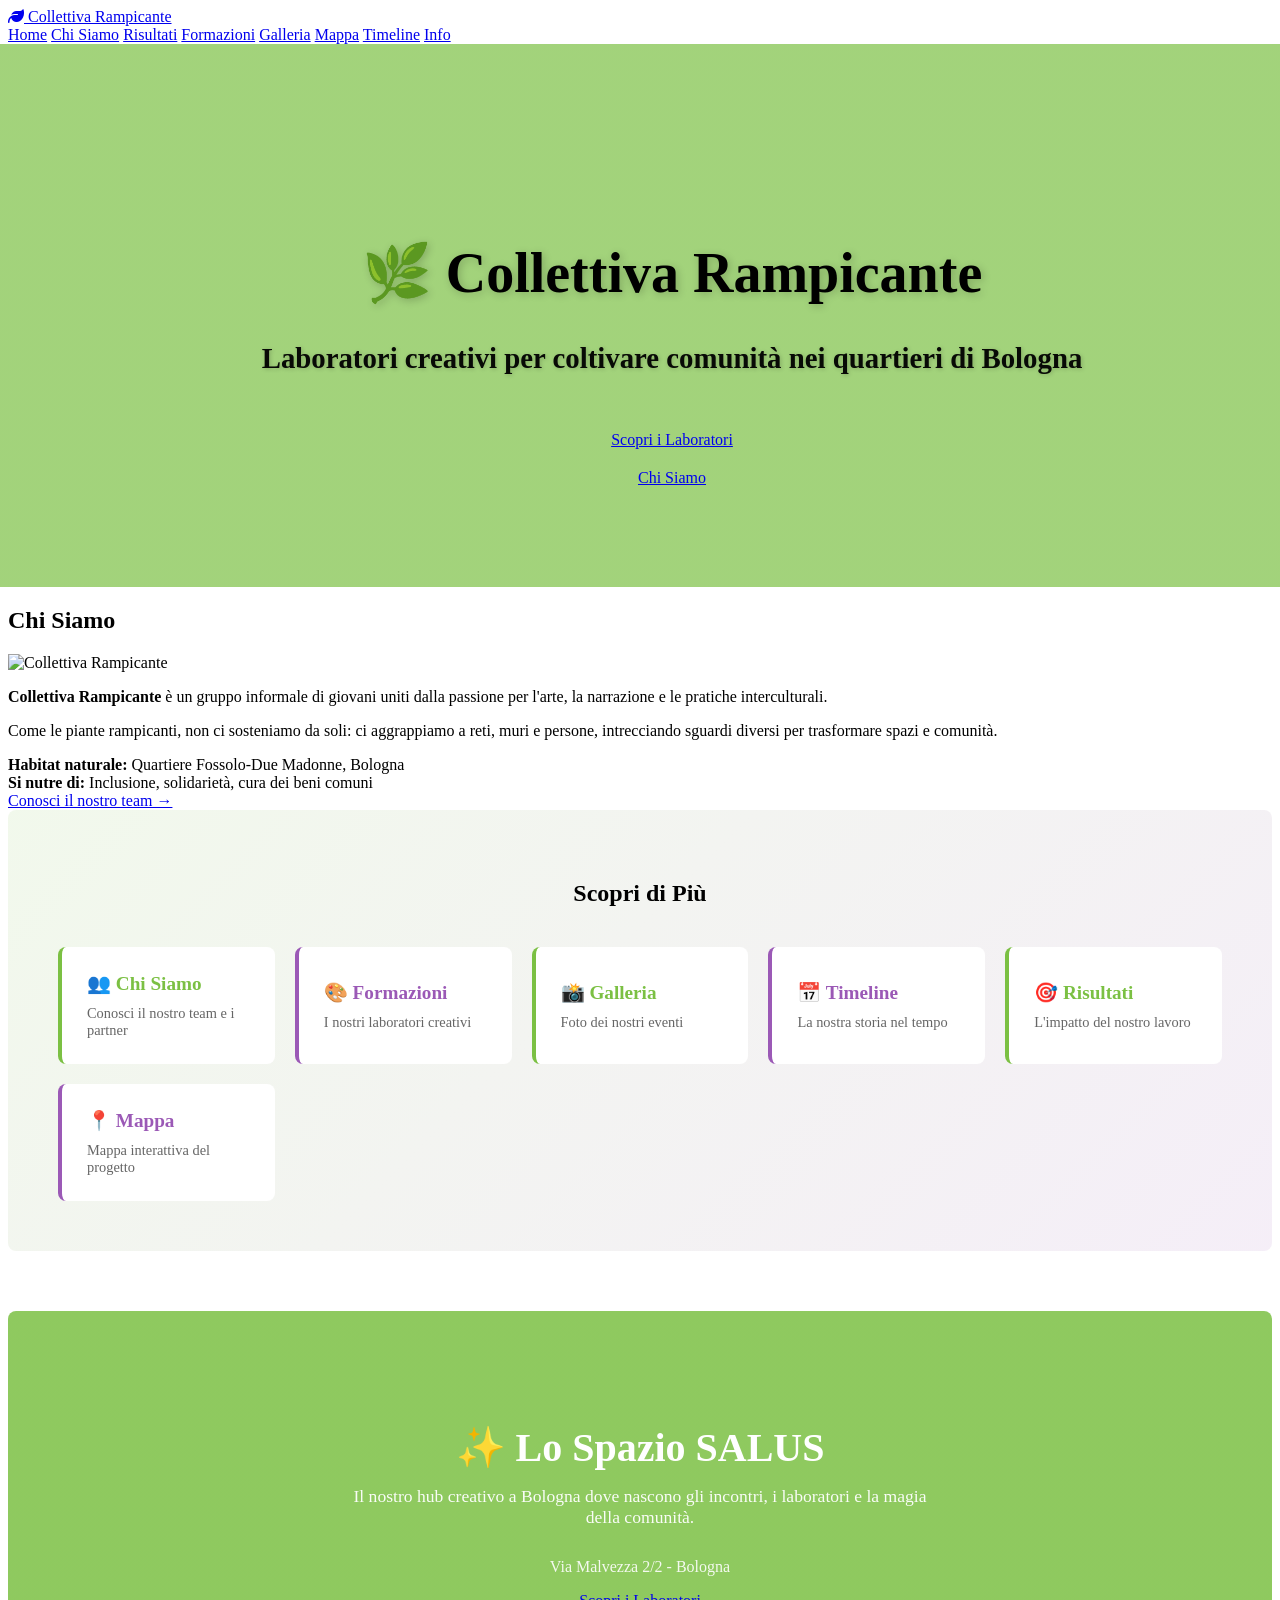
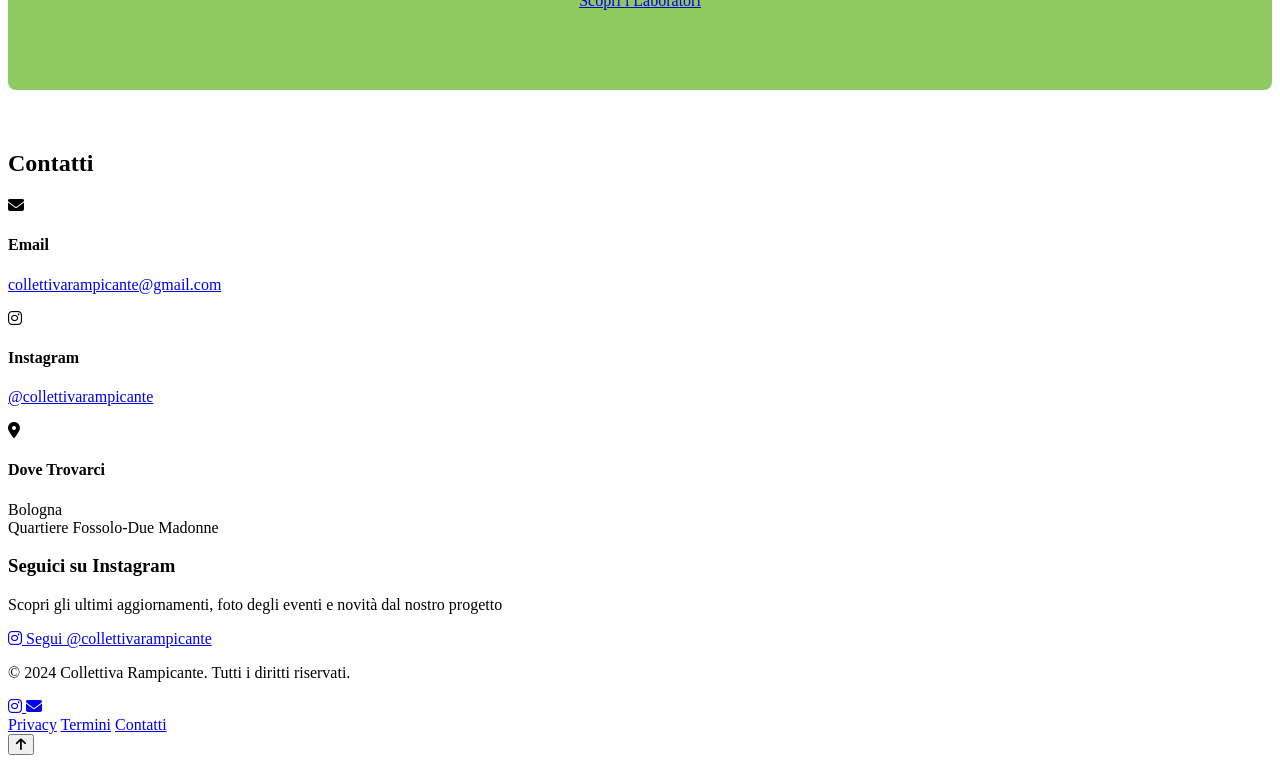
==== index.html @ 65ec5d46 "Merge index: aggiunge sezioni Scopri di Più, SALUS Space dal backup con background images" ====
<!DOCTYPE html>
<html lang="it">
<head>
    <meta charset="UTF-8">
    <meta name="viewport" content="width=device-width, initial-scale=1.0">
    <title>Collettiva Rampicante - Laboratori Creativi Europei</title>
    <link href="https://cdnjs.cloudflare.com/ajax/libs/font-awesome/6.4.0/css/all.min.css" rel="stylesheet">
    <link rel="stylesheet" href="css/style.css">
</head>
<body>
    <!-- Navbar -->
    <nav class="navbar">
        <div class="nav-container">
            <a href="index.html" class="nav-logo">
                <i class="fas fa-leaf"></i> Collettiva Rampicante
            </a>
            <div class="nav-menu">
                <a href="index.html" class="nav-link active">Home</a>
                <a href="pages/chi-siamo.html" class="nav-link">Chi Siamo</a>
                <a href="pages/risultati.html" class="nav-link">Risultati</a>
                <a href="pages/formazioni.html" class="nav-link">Formazioni</a>
                <a href="pages/galleria.html" class="nav-link">Galleria</a>
                <a href="pages/mappa.html" class="nav-link">Mappa</a>
                <a href="pages/timeline.html" class="nav-link">Timeline</a>
                <a href="pages/overview.html" class="nav-link">Info</a>
            </div>
            <div class="nav-toggle">
                <span></span>
                <span></span>
                <span></span>
            </div>
        </div>
    </nav>

    <!-- Hero Section -->
    <section class="hero" style="background: linear-gradient(rgba(123, 192, 67, 0.7), rgba(123, 192, 67, 0.7)), url('images/home/salus-space.jpg') center/cover no-repeat; padding: 150px 2rem 100px; margin: 0; width: 100vw; position: relative; left: 50%; right: 50%; margin-left: -50vw; margin-right: -50vw; text-align: center;">
        <h1 style="font-size: 3.5rem; margin-bottom: 20px; text-shadow: 2px 2px 8px rgba(0,0,0,0.2);">🌿 Collettiva Rampicante</h1>
        <p style="font-size: 1.8rem; font-weight: bold; margin-bottom: 50px; opacity: 0.95; text-shadow: 1px 1px 4px rgba(0,0,0,0.2); line-height: 1.6;">Laboratori creativi per coltivare comunità nei quartieri di Bologna</p>
        <div class="hero-buttons" style="display: flex; gap: 20px; justify-content: center; flex-direction: column; align-items: center; max-width: 400px; margin: 0 auto;">
            <a href="pages/formazioni.html" class="btn btn-primary" style="width: 100%;">Scopri i Laboratori</a>
            <a href="pages/chi-siamo.html" class="btn btn-secondary" style="width: 100%;">Chi Siamo</a>
        </div>
    </section>

    <main class="container">
        <!-- About Section -->
        <section class="content-section">
            <h2>Chi Siamo</h2>
            <div class="about-preview">
                <div class="about-preview-image">
                    <img src="images/home/logo.webp" alt="Collettiva Rampicante">
                </div>
                <div class="about-content">
                    <p><strong>Collettiva Rampicante</strong> è un gruppo informale di giovani uniti dalla passione per l'arte, la narrazione e le pratiche interculturali.</p>

                    <p>Come le piante rampicanti, non ci sosteniamo da soli: ci aggrappiamo a reti, muri e persone, intrecciando sguardi diversi per trasformare spazi e comunità.</p>

                    <div class="info-box">
                        <strong>Habitat naturale:</strong> Quartiere Fossolo-Due Madonne, Bologna<br>
                        <strong>Si nutre di:</strong> Inclusione, solidarietà, cura dei beni comuni
                    </div>

                    <a href="pages/chi-siamo.html" class="link-button">Conosci il nostro team →</a>
                </div>
            </div>
        </section>

        <!-- Esplora le Nostre Pagine -->
        <section class="content-section" style="background: linear-gradient(135deg, rgba(123, 192, 67, 0.1) 0%, rgba(155, 89, 182, 0.1) 100%); padding: 50px; border-radius: 8px;">
            <h2 style="text-align: center; margin-bottom: 40px;">Scopri di Più</h2>
            <div style="display: grid; grid-template-columns: repeat(auto-fit, minmax(200px, 1fr)); gap: 20px;">
                <a href="pages/chi-siamo.html" style="padding: 25px; background: white; border-radius: 8px; text-decoration: none; border-left: 4px solid #7BC043; transition: all 0.3s ease; display: flex; flex-direction: column; justify-content: center;">
                    <h3 style="color: #7BC043; margin: 0 0 10px 0; font-size: 1.2rem;">👥 Chi Siamo</h3>
                    <p style="color: #666; margin: 0; font-size: 0.9rem;">Conosci il nostro team e i partner</p>
                </a>

                <a href="pages/formazioni.html" style="padding: 25px; background: white; border-radius: 8px; text-decoration: none; border-left: 4px solid #9B59B6; transition: all 0.3s ease; display: flex; flex-direction: column; justify-content: center;">
                    <h3 style="color: #9B59B6; margin: 0 0 10px 0; font-size: 1.2rem;">🎨 Formazioni</h3>
                    <p style="color: #666; margin: 0; font-size: 0.9rem;">I nostri laboratori creativi</p>
                </a>

                <a href="pages/galleria.html" style="padding: 25px; background: white; border-radius: 8px; text-decoration: none; border-left: 4px solid #7BC043; transition: all 0.3s ease; display: flex; flex-direction: column; justify-content: center;">
                    <h3 style="color: #7BC043; margin: 0 0 10px 0; font-size: 1.2rem;">📸 Galleria</h3>
                    <p style="color: #666; margin: 0; font-size: 0.9rem;">Foto dei nostri eventi</p>
                </a>

                <a href="pages/timeline.html" style="padding: 25px; background: white; border-radius: 8px; text-decoration: none; border-left: 4px solid #9B59B6; transition: all 0.3s ease; display: flex; flex-direction: column; justify-content: center;">
                    <h3 style="color: #9B59B6; margin: 0 0 10px 0; font-size: 1.2rem;">📅 Timeline</h3>
                    <p style="color: #666; margin: 0; font-size: 0.9rem;">La nostra storia nel tempo</p>
                </a>

                <a href="pages/risultati.html" style="padding: 25px; background: white; border-radius: 8px; text-decoration: none; border-left: 4px solid #7BC043; transition: all 0.3s ease; display: flex; flex-direction: column; justify-content: center;">
                    <h3 style="color: #7BC043; margin: 0 0 10px 0; font-size: 1.2rem;">🎯 Risultati</h3>
                    <p style="color: #666; margin: 0; font-size: 0.9rem;">L'impatto del nostro lavoro</p>
                </a>

                <a href="pages/mappa.html" style="padding: 25px; background: white; border-radius: 8px; text-decoration: none; border-left: 4px solid #9B59B6; transition: all 0.3s ease; display: flex; flex-direction: column; justify-content: center;">
                    <h3 style="color: #9B59B6; margin: 0 0 10px 0; font-size: 1.2rem;">📍 Mappa</h3>
                    <p style="color: #666; margin: 0; font-size: 0.9rem;">Mappa interattiva del progetto</p>
                </a>
            </div>
        </section>

        <!-- SALUS Space Section -->
        <section style="margin: 60px 0; padding: 80px 40px; border-radius: 8px; background: linear-gradient(rgba(123, 192, 67, 0.85), rgba(123, 192, 67, 0.85)), url('https://images.unsplash.com/photo-1552664730-d307ca884978?w=1200&h=600&fit=crop') center/cover no-repeat; color: white; text-align: center;">
            <h2 style="color: white; font-size: 2.5rem; margin-bottom: 15px;">✨ Lo Spazio SALUS</h2>
            <p style="font-size: 1.1rem; max-width: 600px; margin: 0 auto 30px; opacity: 0.95;">Il nostro hub creativo a Bologna dove nascono gli incontri, i laboratori e la magia della comunità.</p>
            <p style="font-size: 1rem; opacity: 0.9;">Via Malvezza 2/2 - Bologna</p>
            <a href="pages/formazioni.html" class="btn btn-primary" style="margin-top: 20px;">Scopri i Laboratori</a>
        </section>

        <!-- Contact Section -->
        <section class="contact-section">
            <h2>Contatti</h2>
            <div class="contact-grid">
                <div class="contact-card">
                    <i class="fas fa-envelope"></i>
                    <h4>Email</h4>
                    <p>
                        <a href="mailto:collettivarampicante@gmail.com">collettivarampicante@gmail.com</a>
                    </p>
                </div>
                <div class="contact-card">
                    <i class="fab fa-instagram"></i>
                    <h4>Instagram</h4>
                    <p>
                        <a href="https://www.instagram.com/collettivarampicante?igsi=Mm1rM3k2anE5dTJp" target="_blank">@collettivarampicante</a>
                    </p>
                </div>
                <div class="contact-card">
                    <i class="fas fa-map-marker-alt"></i>
                    <h4>Dove Trovarci</h4>
                    <p>Bologna<br>Quartiere Fossolo-Due Madonne</p>
                </div>
            </div>
        </section>

        <!-- Instagram CTA -->
        <section class="instagram-cta">
            <h3>Seguici su Instagram</h3>
            <p>Scopri gli ultimi aggiornamenti, foto degli eventi e novità dal nostro progetto</p>
            <a href="https://www.instagram.com/collettivarampicante?igsi=Mm1rM3k2anE5dTJp" target="_blank" class="instagram-button">
                <i class="fab fa-instagram"></i> Segui @collettivarampicante
            </a>
        </section>
    </main>

    <!-- Footer -->
    <footer class="footer">
        <div class="footer-container">
            <div class="footer-content">
                <div class="footer-text">
                    <p>&copy; 2024 Collettiva Rampicante. Tutti i diritti riservati.</p>
                </div>
                <div class="social-links">
                    <a href="https://www.instagram.com/collettivarampicante?igsi=Mm1rM3k2anE5dTJp" target="_blank" title="Instagram">
                        <i class="fab fa-instagram"></i>
                    </a>
                    <a href="mailto:collettivarampicante@gmail.com" title="Email">
                        <i class="fas fa-envelope"></i>
                    </a>
                </div>
            </div>
            <div class="footer-links">
                <a href="#">Privacy</a>
                <a href="#">Termini</a>
                <a href="https://www.instagram.com/collettivarampicante?igsi=Mm1rM3k2anE5dTJp" target="_blank">Contatti</a>
            </div>
        </div>
    </footer>

    <!-- Scroll to Top Button -->
    <button class="scroll-top-btn" id="scrollTopBtn">
        <i class="fas fa-arrow-up"></i>
    </button>

    <script>
        // Toggle menu mobile
        const navToggle = document.querySelector('.nav-toggle');
        const navMenu = document.querySelector('.nav-menu');

        if (navToggle) {
            navToggle.addEventListener('click', () => {
                navMenu.classList.toggle('active');
            });

            // Chiudi menu quando clicchi su un link
            document.querySelectorAll('.nav-link').forEach(link => {
                link.addEventListener('click', () => {
                    navMenu.classList.remove('active');
                });
            });
        }

        // Scroll to top button functionality
        const scrollTopBtn = document.getElementById('scrollTopBtn');

        window.addEventListener('scroll', () => {
            if (window.pageYOffset > 300) {
                scrollTopBtn.classList.add('show');
            } else {
                scrollTopBtn.classList.remove('show');
            }
        });

        scrollTopBtn.addEventListener('click', () => {
            window.scrollTo({
                top: 0,
                behavior: 'smooth'
            });
        });
    </script>
</body>
</html>
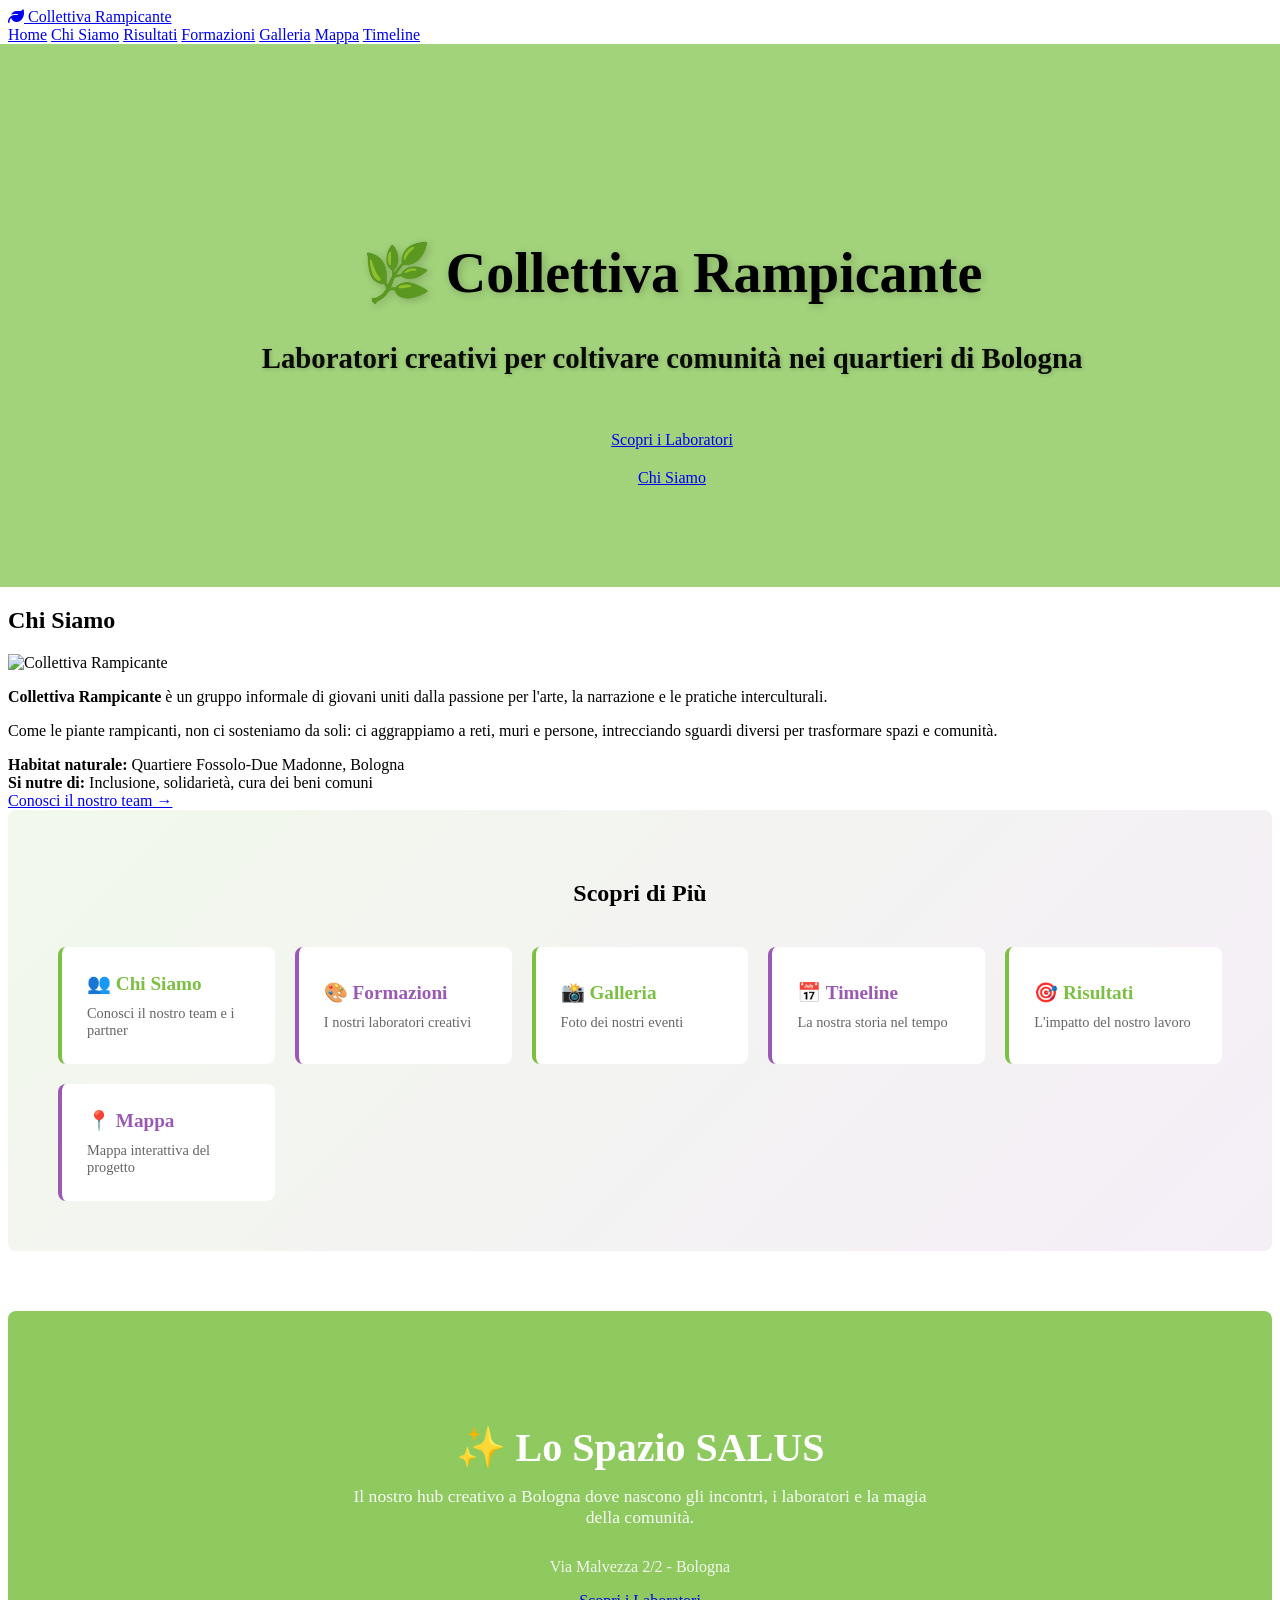
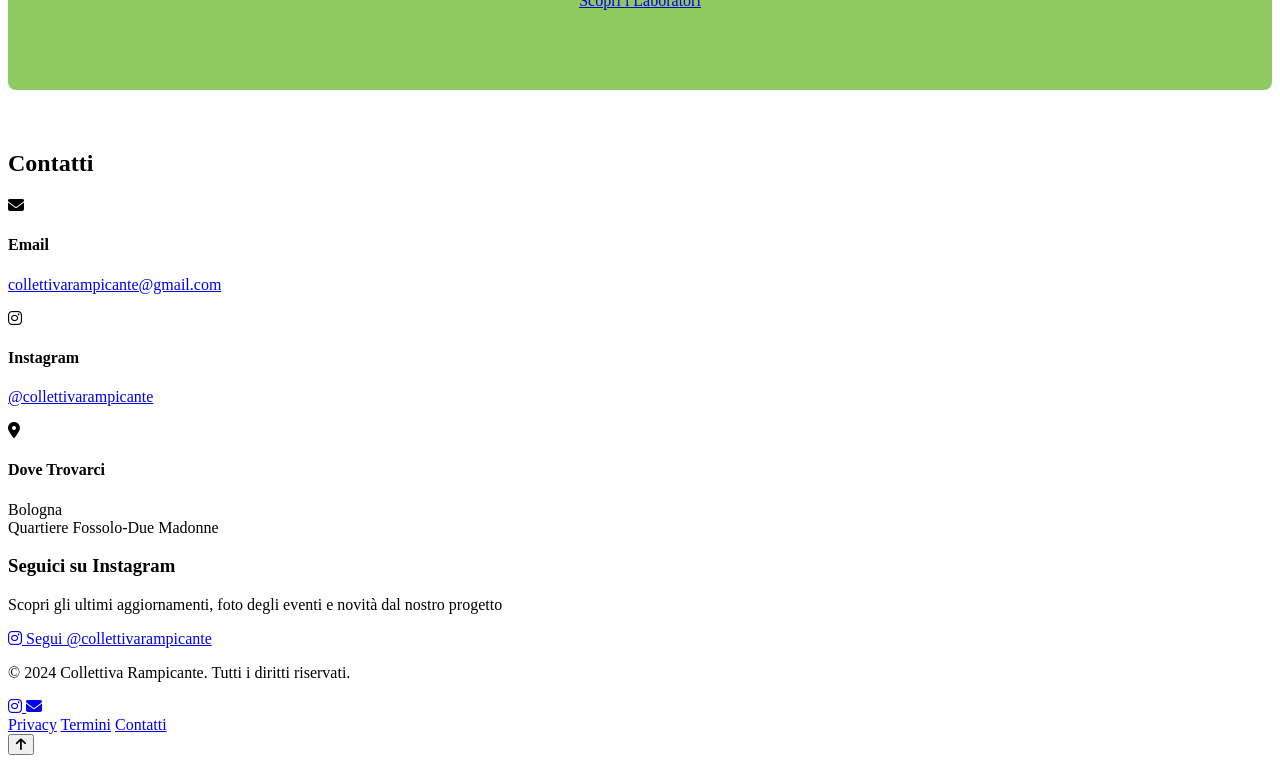
==== commit adb56ceb: "Fix pagine: uniforma sfondo sottotitoli, rimuove Info navbar" ====
--- a/index.html
+++ b/index.html
@@ -22,7 +22,6 @@
                 <a href="pages/galleria.html" class="nav-link">Galleria</a>
                 <a href="pages/mappa.html" class="nav-link">Mappa</a>
                 <a href="pages/timeline.html" class="nav-link">Timeline</a>
-                <a href="pages/overview.html" class="nav-link">Info</a>
             </div>
             <div class="nav-toggle">
                 <span></span>
@@ -211,4 +210,4 @@
         });
     </script>
 </body>
-</html>+</html>
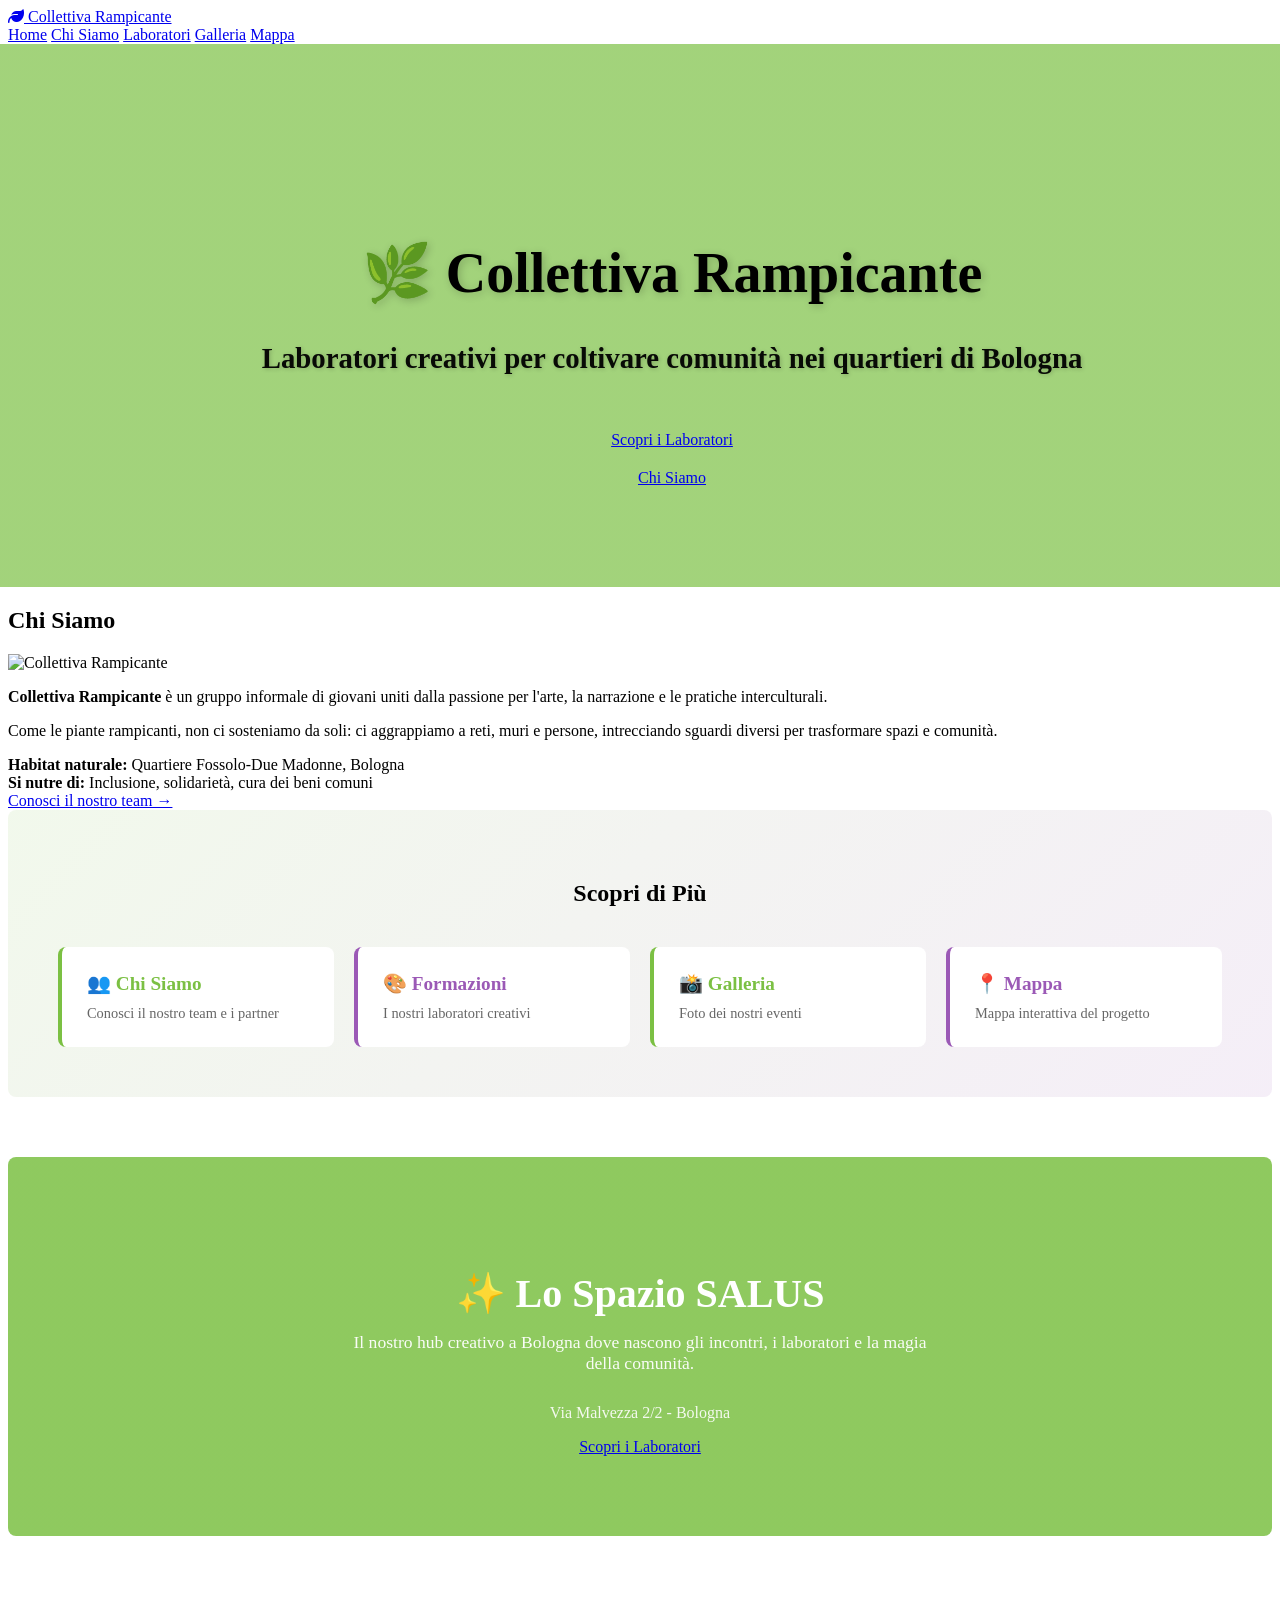
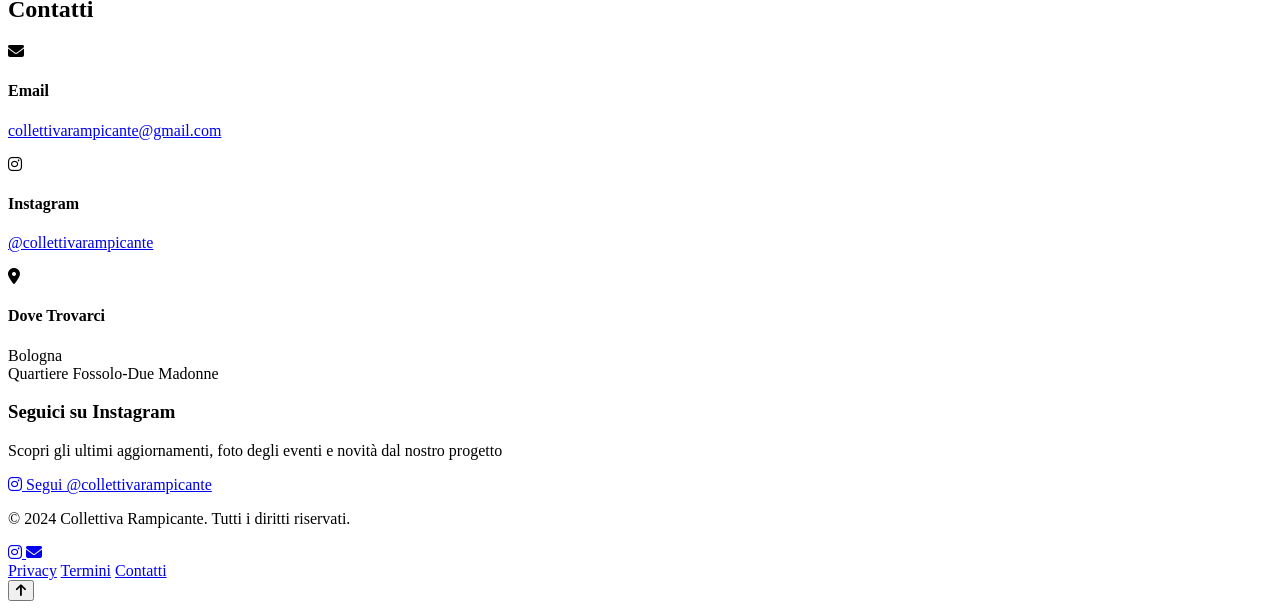
==== commit cd321521: "Aggiunta foto, cambio nome e varie" ====
--- a/index.html
+++ b/index.html
@@ -17,11 +17,9 @@
             <div class="nav-menu">
                 <a href="index.html" class="nav-link active">Home</a>
                 <a href="pages/chi-siamo.html" class="nav-link">Chi Siamo</a>
-                <a href="pages/risultati.html" class="nav-link">Risultati</a>
-                <a href="pages/formazioni.html" class="nav-link">Formazioni</a>
+                <a href="pages/laboratori.html" class="nav-link">Laboratori</a>
                 <a href="pages/galleria.html" class="nav-link">Galleria</a>
                 <a href="pages/mappa.html" class="nav-link">Mappa</a>
-                <a href="pages/timeline.html" class="nav-link">Timeline</a>
             </div>
             <div class="nav-toggle">
                 <span></span>
@@ -36,7 +34,7 @@
         <h1 style="font-size: 3.5rem; margin-bottom: 20px; text-shadow: 2px 2px 8px rgba(0,0,0,0.2);">🌿 Collettiva Rampicante</h1>
         <p style="font-size: 1.8rem; font-weight: bold; margin-bottom: 50px; opacity: 0.95; text-shadow: 1px 1px 4px rgba(0,0,0,0.2); line-height: 1.6;">Laboratori creativi per coltivare comunità nei quartieri di Bologna</p>
         <div class="hero-buttons" style="display: flex; gap: 20px; justify-content: center; flex-direction: column; align-items: center; max-width: 400px; margin: 0 auto;">
-            <a href="pages/formazioni.html" class="btn btn-primary" style="width: 100%;">Scopri i Laboratori</a>
+            <a href="pages/laboratori.html" class="btn btn-primary" style="width: 100%;">Scopri i Laboratori</a>
             <a href="pages/chi-siamo.html" class="btn btn-secondary" style="width: 100%;">Chi Siamo</a>
         </div>
     </section>
@@ -73,7 +71,7 @@
                     <p style="color: #666; margin: 0; font-size: 0.9rem;">Conosci il nostro team e i partner</p>
                 </a>
 
-                <a href="pages/formazioni.html" style="padding: 25px; background: white; border-radius: 8px; text-decoration: none; border-left: 4px solid #9B59B6; transition: all 0.3s ease; display: flex; flex-direction: column; justify-content: center;">
+                <a href="pages/laboratori.html" style="padding: 25px; background: white; border-radius: 8px; text-decoration: none; border-left: 4px solid #9B59B6; transition: all 0.3s ease; display: flex; flex-direction: column; justify-content: center;">
                     <h3 style="color: #9B59B6; margin: 0 0 10px 0; font-size: 1.2rem;">🎨 Formazioni</h3>
                     <p style="color: #666; margin: 0; font-size: 0.9rem;">I nostri laboratori creativi</p>
                 </a>
@@ -81,16 +79,6 @@
                 <a href="pages/galleria.html" style="padding: 25px; background: white; border-radius: 8px; text-decoration: none; border-left: 4px solid #7BC043; transition: all 0.3s ease; display: flex; flex-direction: column; justify-content: center;">
                     <h3 style="color: #7BC043; margin: 0 0 10px 0; font-size: 1.2rem;">📸 Galleria</h3>
                     <p style="color: #666; margin: 0; font-size: 0.9rem;">Foto dei nostri eventi</p>
-                </a>
-
-                <a href="pages/timeline.html" style="padding: 25px; background: white; border-radius: 8px; text-decoration: none; border-left: 4px solid #9B59B6; transition: all 0.3s ease; display: flex; flex-direction: column; justify-content: center;">
-                    <h3 style="color: #9B59B6; margin: 0 0 10px 0; font-size: 1.2rem;">📅 Timeline</h3>
-                    <p style="color: #666; margin: 0; font-size: 0.9rem;">La nostra storia nel tempo</p>
-                </a>
-
-                <a href="pages/risultati.html" style="padding: 25px; background: white; border-radius: 8px; text-decoration: none; border-left: 4px solid #7BC043; transition: all 0.3s ease; display: flex; flex-direction: column; justify-content: center;">
-                    <h3 style="color: #7BC043; margin: 0 0 10px 0; font-size: 1.2rem;">🎯 Risultati</h3>
-                    <p style="color: #666; margin: 0; font-size: 0.9rem;">L'impatto del nostro lavoro</p>
                 </a>
 
                 <a href="pages/mappa.html" style="padding: 25px; background: white; border-radius: 8px; text-decoration: none; border-left: 4px solid #9B59B6; transition: all 0.3s ease; display: flex; flex-direction: column; justify-content: center;">
@@ -105,7 +93,7 @@
             <h2 style="color: white; font-size: 2.5rem; margin-bottom: 15px;">✨ Lo Spazio SALUS</h2>
             <p style="font-size: 1.1rem; max-width: 600px; margin: 0 auto 30px; opacity: 0.95;">Il nostro hub creativo a Bologna dove nascono gli incontri, i laboratori e la magia della comunità.</p>
             <p style="font-size: 1rem; opacity: 0.9;">Via Malvezza 2/2 - Bologna</p>
-            <a href="pages/formazioni.html" class="btn btn-primary" style="margin-top: 20px;">Scopri i Laboratori</a>
+            <a href="pages/laboratori.html" class="btn btn-primary" style="margin-top: 20px;">Scopri i Laboratori</a>
         </section>
 
         <!-- Contact Section -->
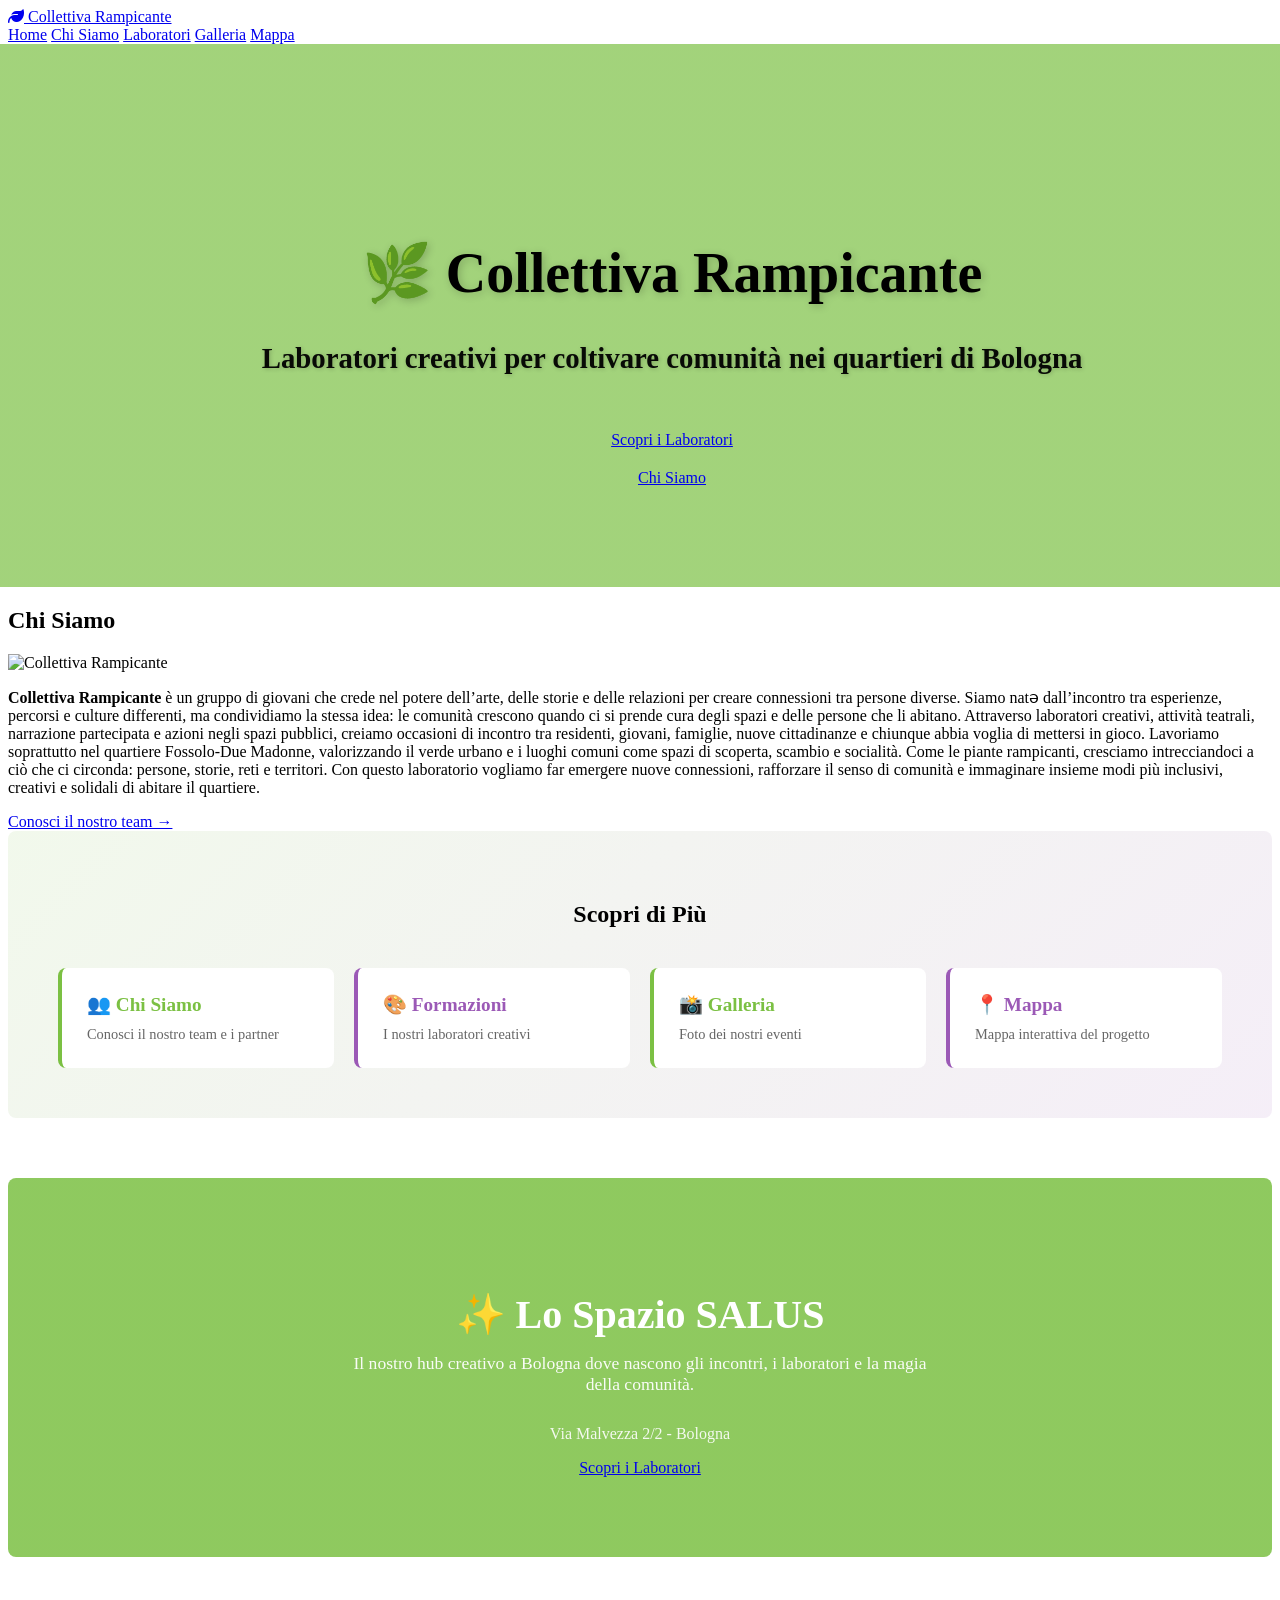
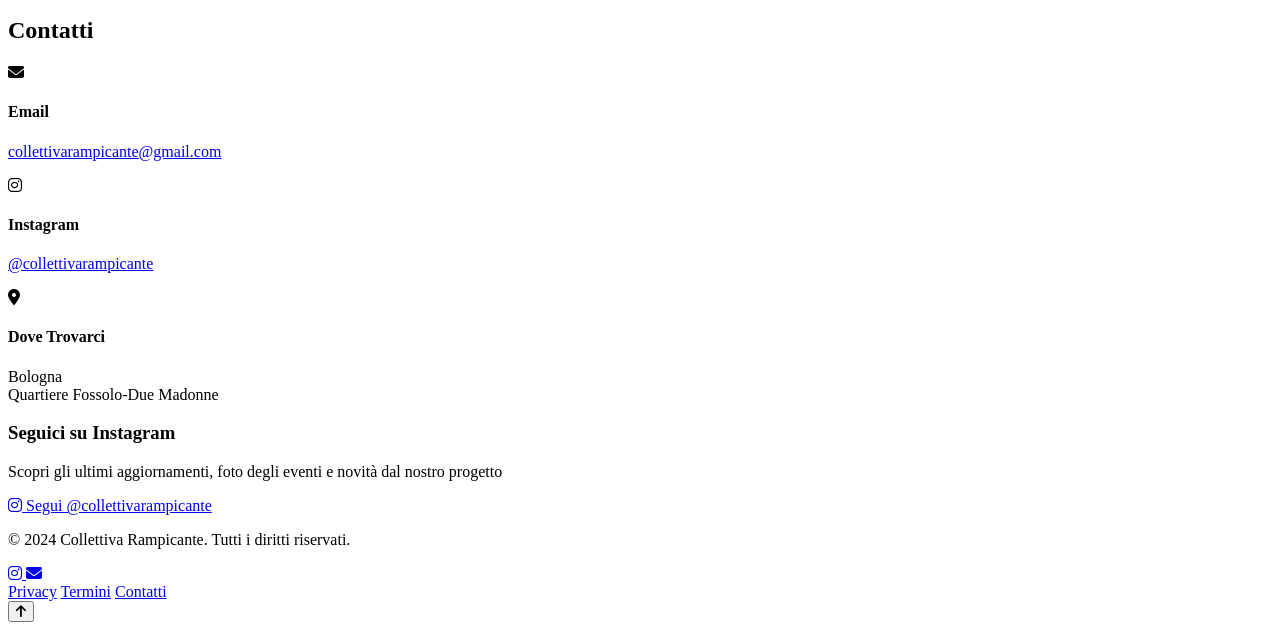
==== commit 0928b7d3: "Descrizioni laboratori" ====
--- a/index.html
+++ b/index.html
@@ -48,14 +48,15 @@
                     <img src="images/home/logo.webp" alt="Collettiva Rampicante">
                 </div>
                 <div class="about-content">
-                    <p><strong>Collettiva Rampicante</strong> è un gruppo informale di giovani uniti dalla passione per l'arte, la narrazione e le pratiche interculturali.</p>
-
-                    <p>Come le piante rampicanti, non ci sosteniamo da soli: ci aggrappiamo a reti, muri e persone, intrecciando sguardi diversi per trasformare spazi e comunità.</p>
-
-                    <div class="info-box">
-                        <strong>Habitat naturale:</strong> Quartiere Fossolo-Due Madonne, Bologna<br>
-                        <strong>Si nutre di:</strong> Inclusione, solidarietà, cura dei beni comuni
-                    </div>
+                    <p><strong>Collettiva Rampicante</strong> è un gruppo di giovani che crede nel potere dell’arte, delle storie e delle relazioni per creare
+                    connessioni tra persone diverse. Siamo natə dall’incontro tra esperienze, percorsi e culture differenti, ma condividiamo la stessa idea: 
+                    le comunità crescono quando ci si prende cura degli spazi e delle persone che li abitano.
+                    Attraverso laboratori creativi, attività teatrali, narrazione partecipata e azioni negli spazi pubblici, creiamo occasioni di incontro 
+                    tra residenti, giovani, famiglie, nuove cittadinanze e chiunque abbia voglia di mettersi in gioco. Lavoriamo soprattutto nel quartiere
+                    Fossolo-Due Madonne, valorizzando il verde urbano e i luoghi comuni come spazi di scoperta, scambio e socialità.
+                    Come le piante rampicanti, cresciamo intrecciandoci a ciò che ci circonda: persone, storie, reti e territori. Con questo laboratorio 
+                    vogliamo far emergere nuove connessioni, rafforzare il senso di comunità e immaginare insieme modi più inclusivi, creativi e 
+                    solidali di abitare il quartiere.</p>
 
                     <a href="pages/chi-siamo.html" class="link-button">Conosci il nostro team →</a>
                 </div>
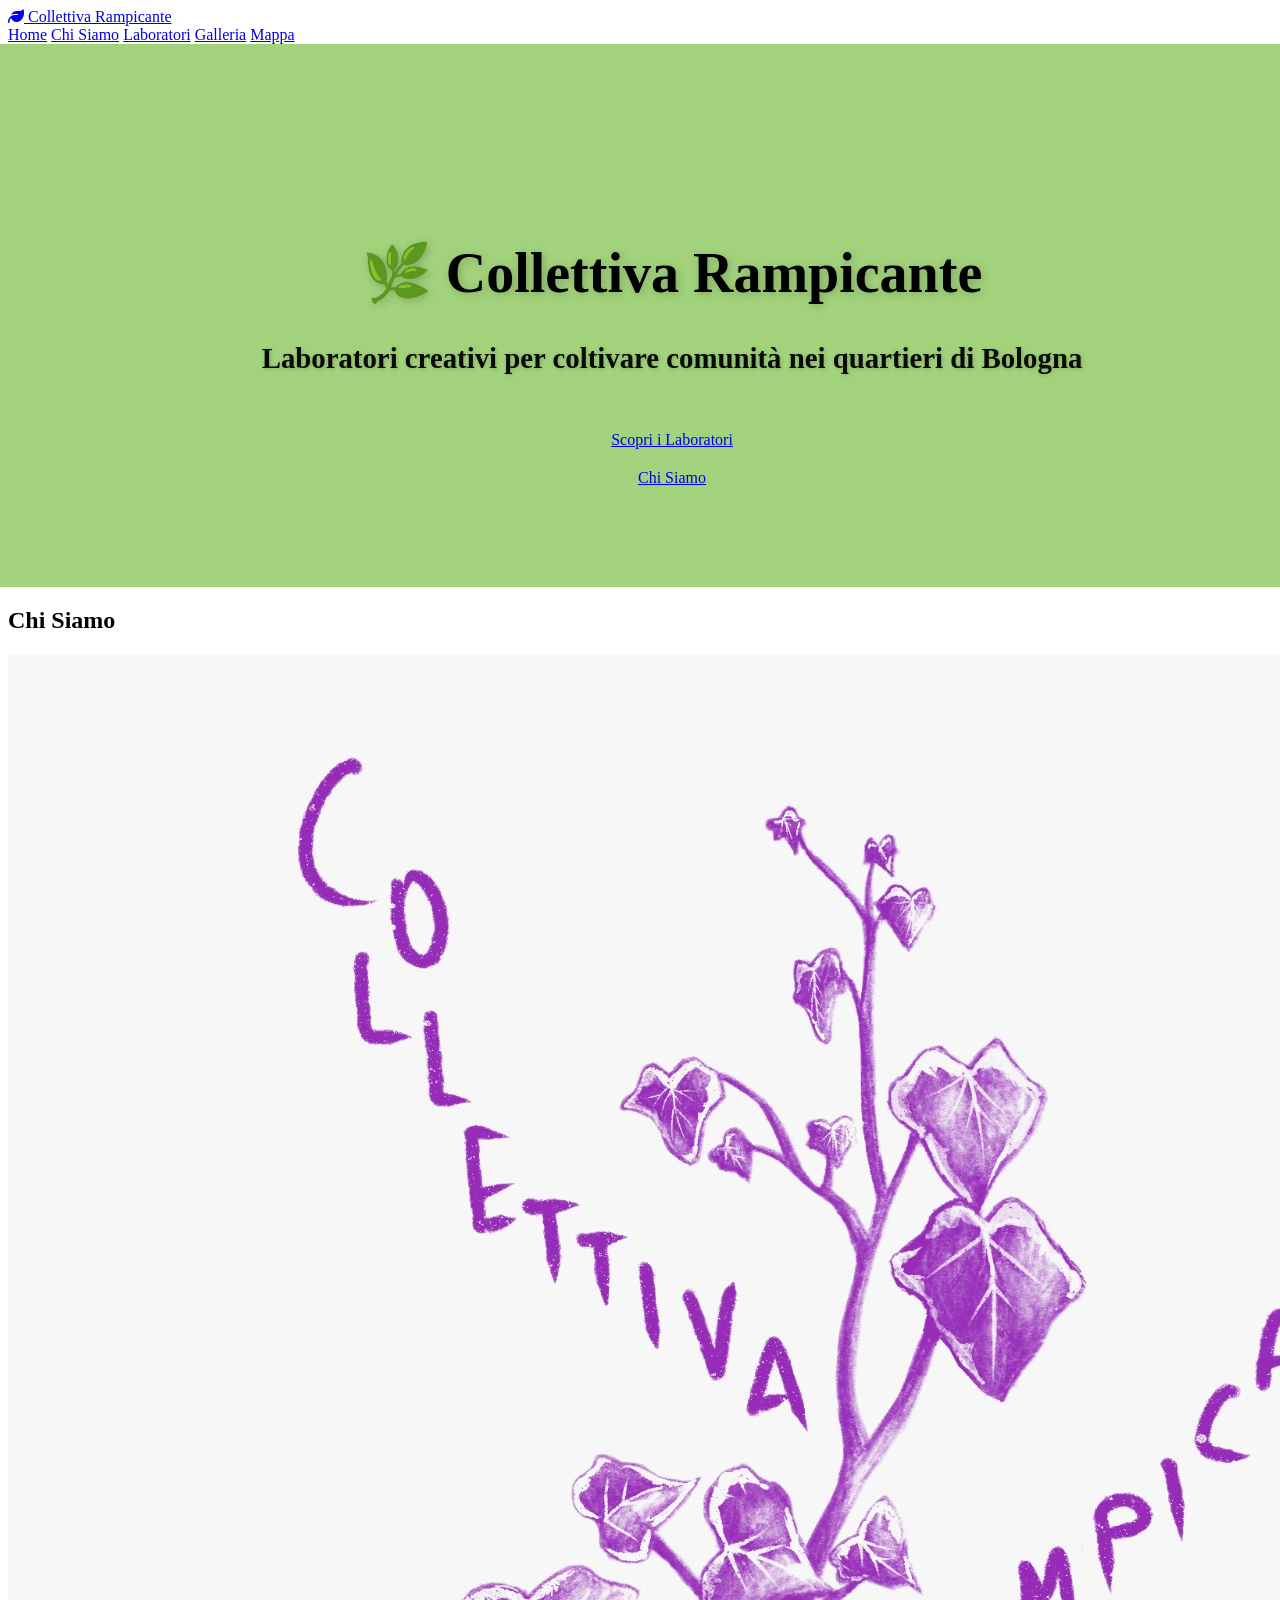
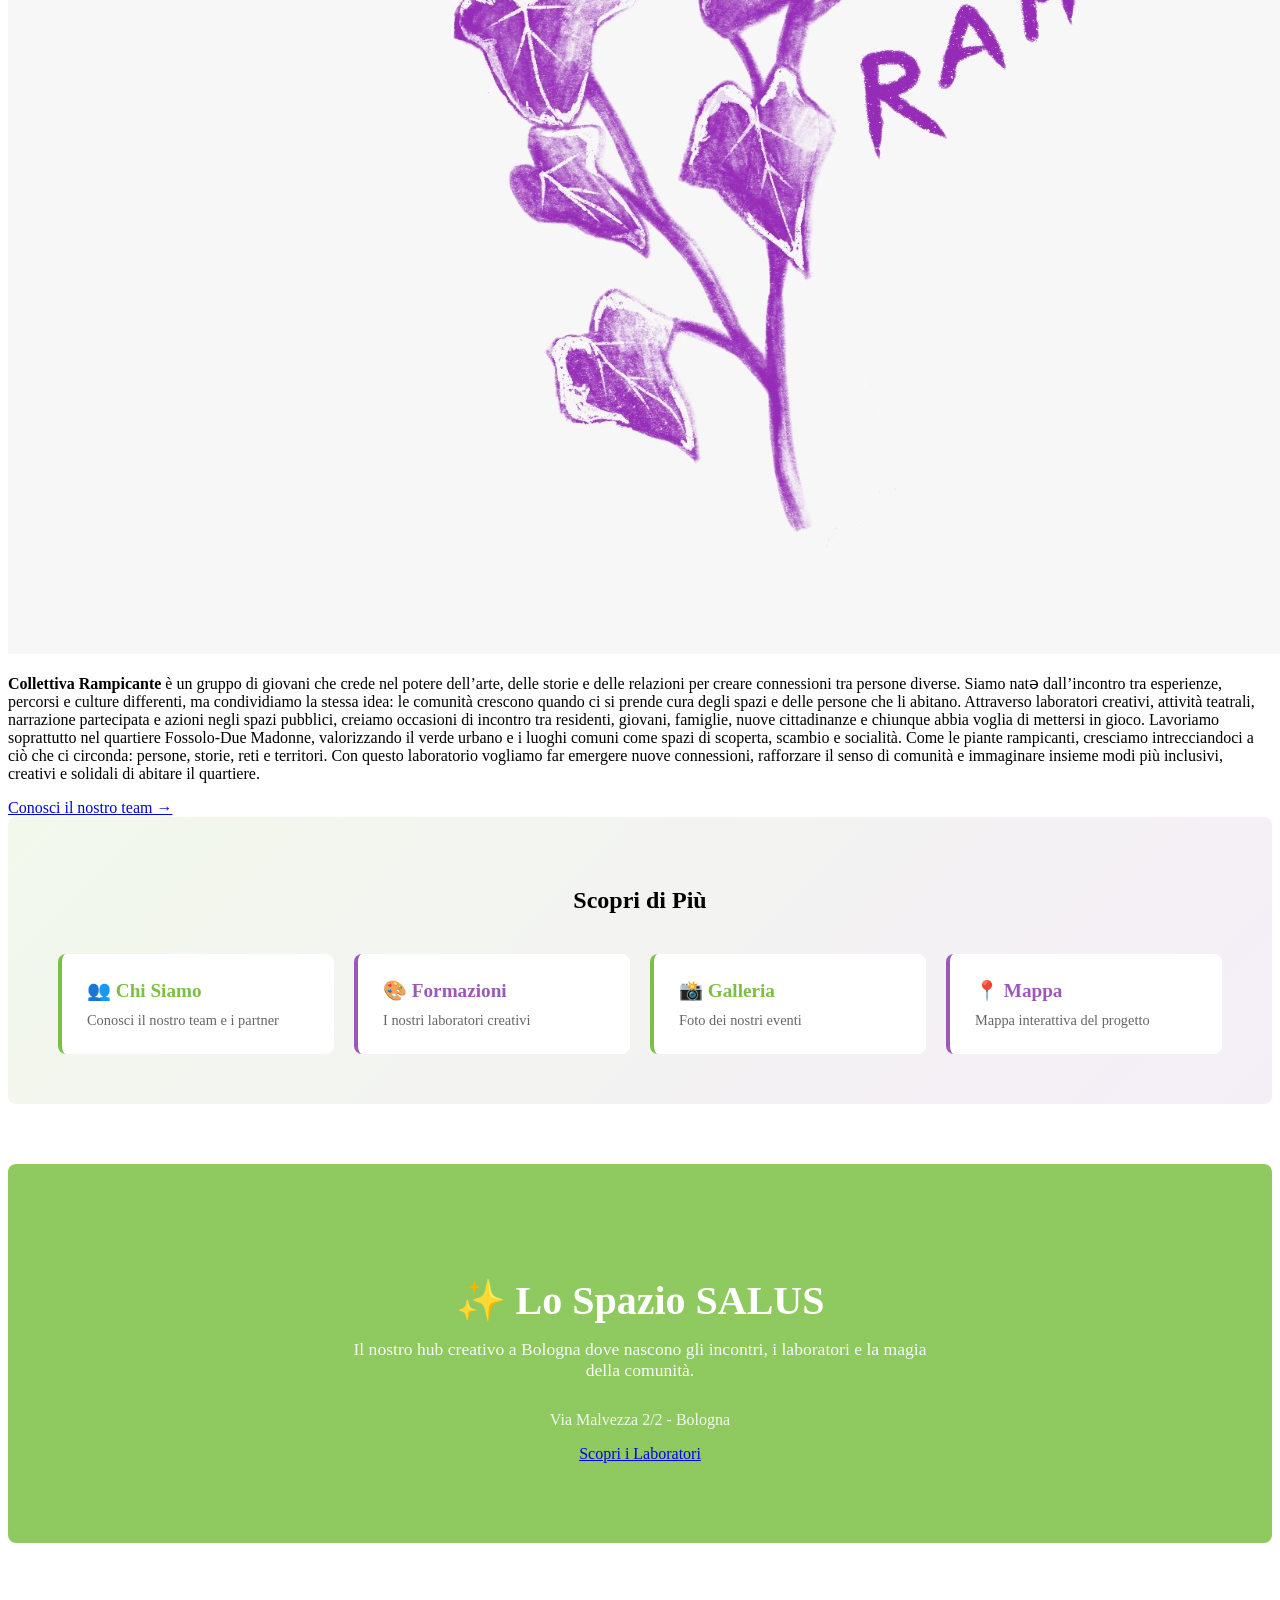
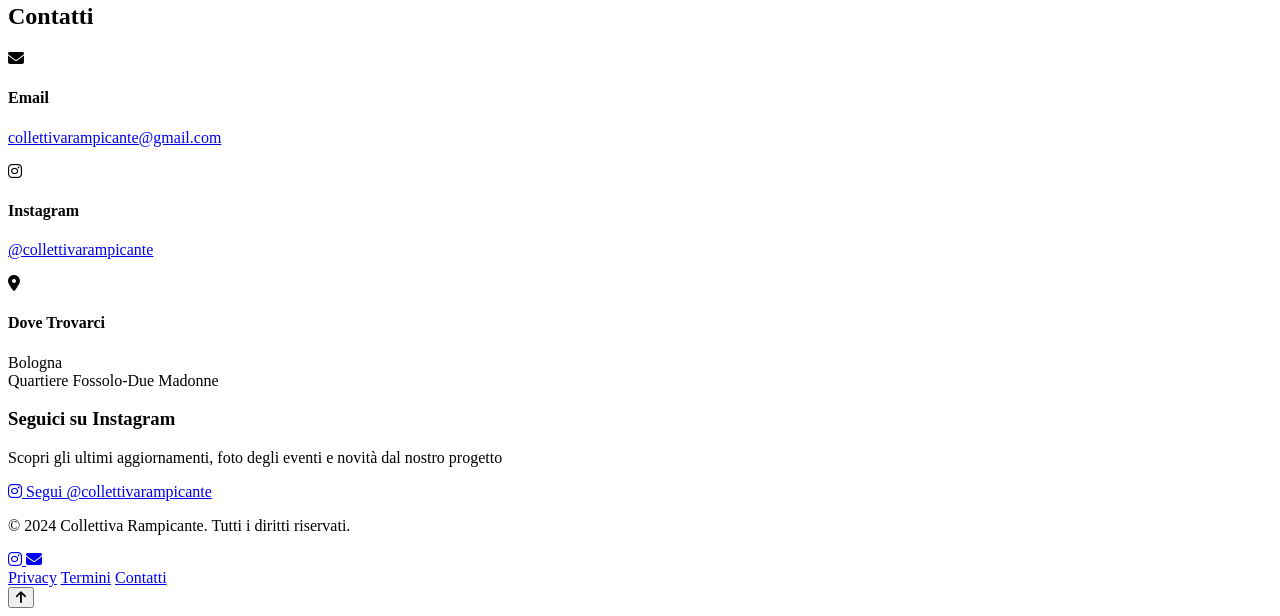
==== commit b73c4236: "Aggiorna sito: nuova mappa TALEE SEMI e altre modifiche" ====
--- a/index.html
+++ b/index.html
@@ -45,7 +45,7 @@
             <h2>Chi Siamo</h2>
             <div class="about-preview">
                 <div class="about-preview-image">
-                    <img src="images/home/logo.webp" alt="Collettiva Rampicante">
+                    <img src="images/home/logo.jpg" alt="Collettiva Rampicante">
                 </div>
                 <div class="about-content">
                     <p><strong>Collettiva Rampicante</strong> è un gruppo di giovani che crede nel potere dell’arte, delle storie e delle relazioni per creare
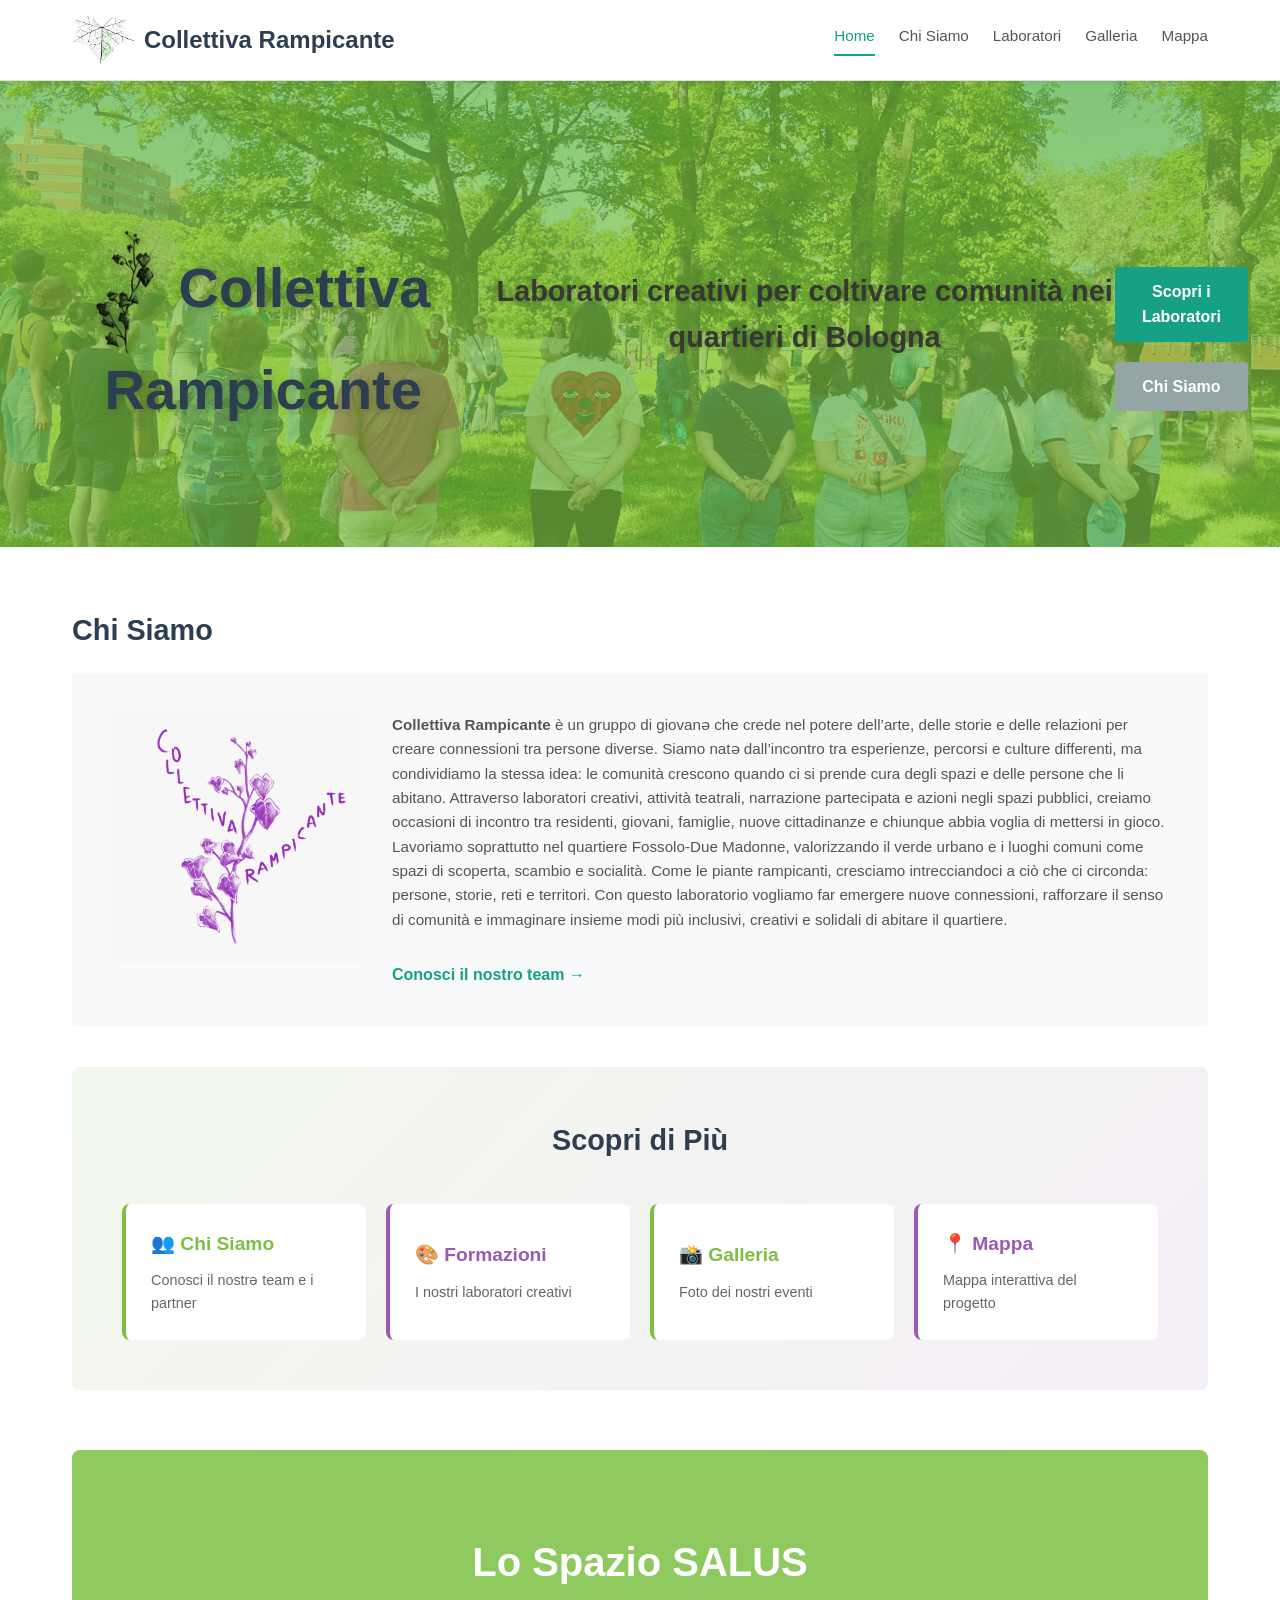
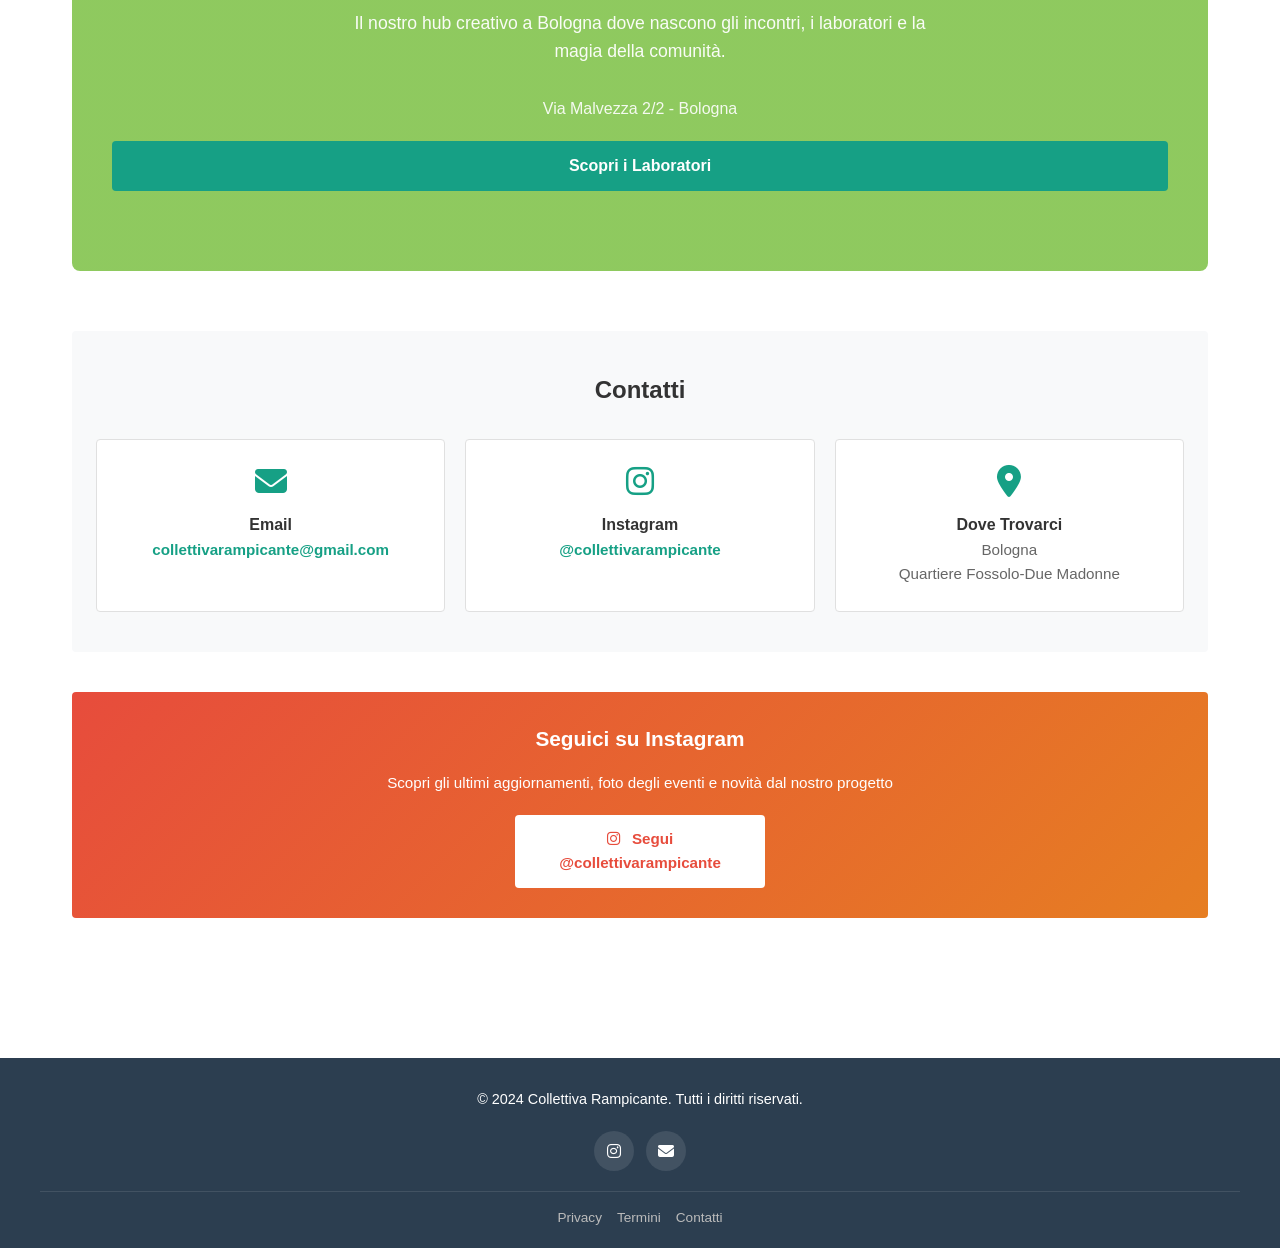
==== commit 334a9eeb: "Aggiorna sito: nuova mappa TALEE SEMI e altre modifiche" ====
--- a/index.html
+++ b/index.html
@@ -12,7 +12,7 @@
     <nav class="navbar">
         <div class="nav-container">
             <a href="index.html" class="nav-logo">
-                <i class="fas fa-leaf"></i> Collettiva Rampicante
+                <img src="images/home/mappa-logo.png" alt="" class="nav-logo-img"> Collettiva Rampicante
             </a>
             <div class="nav-menu">
                 <a href="index.html" class="nav-link active">Home</a>
@@ -30,8 +30,8 @@
     </nav>
 
     <!-- Hero Section -->
-    <section class="hero" style="background: linear-gradient(rgba(123, 192, 67, 0.7), rgba(123, 192, 67, 0.7)), url('images/home/salus-space.jpg') center/cover no-repeat; padding: 150px 2rem 100px; margin: 0; width: 100vw; position: relative; left: 50%; right: 50%; margin-left: -50vw; margin-right: -50vw; text-align: center;">
-        <h1 style="font-size: 3.5rem; margin-bottom: 20px; text-shadow: 2px 2px 8px rgba(0,0,0,0.2);">🌿 Collettiva Rampicante</h1>
+    <section class="hero" style="background: linear-gradient(rgba(123, 192, 67, 0.7), rgba(123, 192, 67, 0.7)), url('images/galleria/LAB1/IMG_2103.jpg') center/cover no-repeat; padding: 150px 2rem 100px; margin: 0; width: 100vw; position: relative; left: 50%; right: 50%; margin-left: -50vw; margin-right: -50vw; text-align: center;">
+        <h1 style="font-size: 3.5rem; margin-bottom: 20px; text-shadow: 2px 2px 8px rgba(0,0,0,0.2);"><img src="images/home/pianta-trasparente.png" alt="" class="hero-plant"> Collettiva Rampicante</h1>
         <p style="font-size: 1.8rem; font-weight: bold; margin-bottom: 50px; opacity: 0.95; text-shadow: 1px 1px 4px rgba(0,0,0,0.2); line-height: 1.6;">Laboratori creativi per coltivare comunità nei quartieri di Bologna</p>
         <div class="hero-buttons" style="display: flex; gap: 20px; justify-content: center; flex-direction: column; align-items: center; max-width: 400px; margin: 0 auto;">
             <a href="pages/laboratori.html" class="btn btn-primary" style="width: 100%;">Scopri i Laboratori</a>
@@ -48,7 +48,7 @@
                     <img src="images/home/logo.jpg" alt="Collettiva Rampicante">
                 </div>
                 <div class="about-content">
-                    <p><strong>Collettiva Rampicante</strong> è un gruppo di giovani che crede nel potere dell’arte, delle storie e delle relazioni per creare
+                    <p><strong>Collettiva Rampicante</strong> è un gruppo di giovanə che crede nel potere dell’arte, delle storie e delle relazioni per creare
                     connessioni tra persone diverse. Siamo natə dall’incontro tra esperienze, percorsi e culture differenti, ma condividiamo la stessa idea: 
                     le comunità crescono quando ci si prende cura degli spazi e delle persone che li abitano.
                     Attraverso laboratori creativi, attività teatrali, narrazione partecipata e azioni negli spazi pubblici, creiamo occasioni di incontro 
@@ -69,7 +69,7 @@
             <div style="display: grid; grid-template-columns: repeat(auto-fit, minmax(200px, 1fr)); gap: 20px;">
                 <a href="pages/chi-siamo.html" style="padding: 25px; background: white; border-radius: 8px; text-decoration: none; border-left: 4px solid #7BC043; transition: all 0.3s ease; display: flex; flex-direction: column; justify-content: center;">
                     <h3 style="color: #7BC043; margin: 0 0 10px 0; font-size: 1.2rem;">👥 Chi Siamo</h3>
-                    <p style="color: #666; margin: 0; font-size: 0.9rem;">Conosci il nostro team e i partner</p>
+                    <p style="color: #666; margin: 0; font-size: 0.9rem;">Conosci il nostrə team e i partner</p>
                 </a>
 
                 <a href="pages/laboratori.html" style="padding: 25px; background: white; border-radius: 8px; text-decoration: none; border-left: 4px solid #9B59B6; transition: all 0.3s ease; display: flex; flex-direction: column; justify-content: center;">
@@ -90,8 +90,8 @@
         </section>
 
         <!-- SALUS Space Section -->
-        <section style="margin: 60px 0; padding: 80px 40px; border-radius: 8px; background: linear-gradient(rgba(123, 192, 67, 0.85), rgba(123, 192, 67, 0.85)), url('https://images.unsplash.com/photo-1552664730-d307ca884978?w=1200&h=600&fit=crop') center/cover no-repeat; color: white; text-align: center;">
-            <h2 style="color: white; font-size: 2.5rem; margin-bottom: 15px;">✨ Lo Spazio SALUS</h2>
+        <section style="margin: 60px 0; padding: 80px 40px; border-radius: 8px; background: linear-gradient(rgba(123, 192, 67, 0.85), rgba(123, 192, 67, 0.85)), url('images/galleria/LAB2/IMG_2110.JPG') center/cover no-repeat; color: white; text-align: center;">
+            <h2 style="color: white; font-size: 2.5rem; margin-bottom: 15px;">Lo Spazio SALUS</h2>
             <p style="font-size: 1.1rem; max-width: 600px; margin: 0 auto 30px; opacity: 0.95;">Il nostro hub creativo a Bologna dove nascono gli incontri, i laboratori e la magia della comunità.</p>
             <p style="font-size: 1rem; opacity: 0.9;">Via Malvezza 2/2 - Bologna</p>
             <a href="pages/laboratori.html" class="btn btn-primary" style="margin-top: 20px;">Scopri i Laboratori</a>
--- a/css/style.css
+++ b/css/style.css
@@ -0,0 +1,1110 @@
+/* ===== Reset e Base ===== */
+* {
+    margin: 0;
+    padding: 0;
+    box-sizing: border-box;
+}
+
+html {
+    scroll-behavior: smooth;
+}
+
+body {
+    font-family: 'Segoe UI', Tahoma, Geneva, Verdana, sans-serif;
+    background-color: #ffffff;
+    color: #333;
+    line-height: 1.6;
+}
+
+/* ===== Navbar ===== */
+.navbar {
+    background-color: #ffffff;
+    border-bottom: 1px solid #e0e0e0;
+    position: sticky;
+    top: 0;
+    z-index: 1000;
+    box-shadow: 0 2px 4px rgba(0,0,0,0.05);
+}
+
+.nav-container {
+    max-width: 1200px;
+    margin: 0 auto;
+    padding: 1rem 1.5rem;
+    display: flex;
+    justify-content: space-between;
+    align-items: center;
+}
+
+.nav-logo {
+    font-size: 1.2rem;
+    font-weight: 700;
+    color: #2c3e50;
+    text-decoration: none;
+    display: flex;
+    align-items: center;
+    gap: 8px;
+}
+
+.nav-logo i {
+    color: #16a085;
+}
+
+.nav-menu {
+    display: flex;
+    gap: 1.5rem;
+    list-style: none;
+}
+
+.nav-link {
+    color: #555;
+    text-decoration: none;
+    font-size: 0.9rem;
+    font-weight: 500;
+    transition: color 0.3s ease;
+    border-bottom: 2px solid transparent;
+    padding-bottom: 5px;
+    white-space: nowrap;
+}
+
+.nav-link:hover,
+.nav-link.active {
+    color: #16a085;
+    border-bottom-color: #16a085;
+}
+
+.nav-toggle {
+    display: none;
+    flex-direction: column;
+    cursor: pointer;
+    gap: 6px;
+}
+
+.nav-toggle span {
+    width: 25px;
+    height: 3px;
+    background-color: #333;
+    transition: 0.3s;
+}
+
+/* ===== Hero Section ===== */
+.hero {
+    background: linear-gradient(135deg, #f5f7fa 0%, #c3cfe2 100%);
+    padding: 80px 1.5rem 60px;
+    text-align: center;
+    min-height: auto;
+    display: flex;
+    align-items: center;
+    justify-content: center;
+    width: 100%;
+}
+
+.hero-content {
+    max-width: 800px;
+    margin: 0 auto;
+    width: 100%;
+}
+
+.hero h1 {
+    font-size: 2rem;
+    color: #2c3e50;
+    margin-bottom: 15px;
+    font-weight: 700;
+    line-height: 1.3;
+}
+
+.hero-subtitle {
+    font-size: 1.1rem;
+    color: #555;
+    margin-bottom: 30px;
+    line-height: 1.5;
+}
+
+.hero-buttons {
+    display: flex;
+    gap: 15px;
+    justify-content: center;
+    flex-direction: column;
+    max-width: 300px;
+    margin: 0 auto;
+}
+
+.btn {
+    display: inline-block;
+    padding: 12px 25px;
+    text-decoration: none;
+    border-radius: 4px;
+    font-weight: 600;
+    transition: background-color 0.3s ease, transform 0.3s ease;
+    text-align: center;
+    width: 100%;
+    border: none;
+    cursor: pointer;
+}
+
+.btn-primary {
+    background-color: #16a085;
+    color: #fff;
+}
+
+.btn-primary:hover {
+    background-color: #117a65;
+    transform: translateY(-2px);
+}
+
+.btn-secondary {
+    background-color: #95a5a6;
+    color: #fff;
+}
+
+.btn-secondary:hover {
+    background-color: #7f8c8d;
+    transform: translateY(-2px);
+}
+
+/* ===== Page Header ===== */
+.page-header {
+    padding: 50px 1.5rem;
+    color: #fff;
+    text-align: center;
+}
+
+.page-header h1 {
+    font-size: 1.8rem;
+    margin-bottom: 10px;
+    font-weight: 700;
+}
+
+.page-header p {
+    font-size: 1rem;
+    opacity: 0.9;
+}
+
+/* ===== Container ===== */
+.container {
+    max-width: 1200px;
+    margin: 0 auto;
+    padding: 40px 1.5rem;
+}
+
+/* ===== Highlights Grid ===== */
+.highlights {
+    margin-bottom: 40px;
+}
+
+.highlights h2 {
+    font-size: 1.8rem;
+    color: #2c3e50;
+    margin-bottom: 30px;
+    text-align: center;
+    font-weight: 700;
+}
+
+.highlights-grid {
+    display: grid;
+    grid-template-columns: 1fr;
+    gap: 20px;
+}
+
+.highlight-card {
+    padding: 25px;
+    background-color: #f8f9fa;
+    border-radius: 4px;
+    text-align: center;
+    transition: transform 0.3s ease, box-shadow 0.3s ease;
+}
+
+.highlight-card:hover {
+    transform: translateY(-5px);
+    box-shadow: 0 8px 16px rgba(0,0,0,0.1);
+}
+
+.highlight-icon {
+    font-size: 2rem;
+    color: #16a085;
+    margin-bottom: 15px;
+}
+
+.highlight-card h3 {
+    font-size: 1.1rem;
+    color: #2c3e50;
+    margin-bottom: 10px;
+    font-weight: 600;
+}
+
+.highlight-card p {
+    color: #666;
+    font-size: 0.9rem;
+}
+
+/* ===== Content Section ===== */
+.content-section {
+    margin-bottom: 40px;
+}
+
+.content-section h2 {
+    font-size: 1.6rem;
+    color: #2c3e50;
+    margin-bottom: 20px;
+    font-weight: 700;
+}
+
+.content-section h3 {
+    font-size: 1.3rem;
+    color: #2c3e50;
+    margin-top: 30px;
+    margin-bottom: 15px;
+    font-weight: 600;
+}
+
+.content-section p {
+    color: #555;
+    margin-bottom: 15px;
+    font-size: 0.95rem;
+}
+
+/* ===== About Preview ===== */
+.about-preview {
+    background-color: #f8f9fa;
+    padding: 30px 1.5rem;
+    border-radius: 4px;
+    display: flex;
+    flex-direction: column;
+    gap: 20px;
+}
+
+.about-preview-image {
+    width: 100%;
+    max-width: 300px;
+    margin: 0 auto;
+}
+
+.about-preview-image img {
+    width: 100%;
+    height: auto;
+    border-radius: 4px;
+}
+
+.about-content {
+    max-width: 100%;
+    width: 100%;
+}
+
+.about-image {
+    max-width: 100%;
+    height: auto;
+    margin: 20px 0;
+    border-radius: 4px;
+}
+
+/* ===== Partners Grid ===== */
+.partners-grid {
+    display: grid;
+    grid-template-columns: 1fr;
+    gap: 15px;
+    margin: 20px 0;
+}
+
+.partner-card {
+    padding: 20px;
+    border: 1px solid #e0e0e0;
+    border-radius: 4px;
+    background-color: #fafafa;
+    transition: all 0.3s ease;
+}
+
+.partner-card:hover {
+    border-color: #16a085;
+    box-shadow: 0 4px 12px rgba(22, 160, 133, 0.1);
+}
+
+.partner-card h4 {
+    color: #2c3e50;
+    margin-bottom: 10px;
+    font-weight: 600;
+}
+
+.partner-card p {
+    color: #666;
+    font-size: 0.9rem;
+}
+
+/* ===== Team Member - Responsive Layout ===== */
+.team-member {
+    display: flex;
+    flex-direction: column;
+    gap: 20px;
+    margin-bottom: 40px;
+    padding-bottom: 40px;
+    border-bottom: 1px solid #e0e0e0;
+}
+
+.team-member:last-child {
+    border-bottom: none;
+}
+
+.team-member.reverse {
+    flex-direction: column;
+}
+
+.team-image {
+    width: 100%;
+    max-width: 300px;
+    height: auto;
+    border-radius: 4px;
+    box-shadow: 0 4px 8px rgba(0,0,0,0.1);
+    margin: 0 auto;
+}
+
+.team-info h3 {
+    font-size: 1.3rem;
+    color: #2c3e50;
+    margin-bottom: 10px;
+    font-weight: 600;
+}
+
+.team-info .position {
+    color: #16a085;
+    font-weight: 600;
+    margin-bottom: 15px;
+    font-size: 0.9rem;
+}
+
+.team-info p {
+    color: #666;
+    margin-bottom: 12px;
+    line-height: 1.6;
+}
+
+/* ===== Timeline ===== */
+.results-timeline {
+    margin: 30px 0;
+}
+
+.timeline-item {
+    margin-bottom: 40px;
+    padding-left: 40px;
+    position: relative;
+}
+
+.timeline-marker {
+    position: absolute;
+    left: 0;
+    top: 0;
+    width: 35px;
+    height: 35px;
+    background-color: #16a085;
+    color: white;
+    border-radius: 50%;
+    display: flex;
+    align-items: center;
+    justify-content: center;
+    font-weight: bold;
+    font-size: 0.9rem;
+}
+
+.timeline-item h3 {
+    color: #2c3e50;
+    margin-bottom: 10px;
+    font-weight: 600;
+    font-size: 1.1rem;
+}
+
+.timeline-image {
+    max-width: 100%;
+    height: auto;
+    margin-top: 15px;
+    border-radius: 4px;
+}
+
+/* ===== Courses Grid ===== */
+.courses-grid {
+    display: grid;
+    grid-template-columns: 1fr;
+    gap: 20px;
+    margin: 20px 0;
+}
+
+.course-card {
+    border: 1px solid #e0e0e0;
+    border-radius: 4px;
+    overflow: hidden;
+    transition: all 0.3s ease;
+    background-color: #fff;
+}
+
+.course-card:hover {
+    box-shadow: 0 8px 16px rgba(0,0,0,0.1);
+}
+
+.course-header {
+    height: 80px;
+    display: flex;
+    align-items: center;
+    justify-content: center;
+    color: white;
+    font-size: 1.5rem;
+}
+
+.course-body {
+    padding: 20px;
+}
+
+.course-body h3 {
+    color: #2c3e50;
+    font-size: 1.1rem;
+    margin-bottom: 12px;
+    font-weight: 600;
+}
+
+.course-meta {
+    display: flex;
+    flex-direction: column;
+    gap: 10px;
+    margin-bottom: 15px;
+    font-size: 0.85rem;
+    color: #666;
+}
+
+.course-meta span {
+    display: flex;
+    align-items: center;
+    gap: 8px;
+}
+
+.course-dates {
+    color: #16a085;
+    font-weight: 600;
+    font-size: 0.85rem;
+}
+
+/* ===== Resources List ===== */
+.resources-list {
+    margin: 20px 0;
+}
+
+.resource-item {
+    display: flex;
+    flex-direction: column;
+    gap: 15px;
+    padding: 20px;
+    border: 1px solid #e0e0e0;
+    border-radius: 4px;
+    margin-bottom: 15px;
+    transition: all 0.3s ease;
+    text-align: center;
+}
+
+.resource-item:hover {
+    border-color: #16a085;
+    background-color: #f8f9fa;
+}
+
+.resource-item i {
+    font-size: 1.8rem;
+    color: #16a085;
+}
+
+.resource-info h4 {
+    color: #2c3e50;
+    margin-bottom: 5px;
+    font-weight: 600;
+}
+
+.resource-info p {
+    color: #666;
+    margin-bottom: 10px;
+    font-size: 0.9rem;
+}
+
+.download-link {
+    color: #16a085;
+    text-decoration: none;
+    font-weight: 600;
+    transition: color 0.3s ease;
+}
+
+.download-link:hover {
+    color: #117a65;
+}
+
+/* ===== Galleria Foto ===== */
+.gallery-grid {
+    display: grid;
+    grid-template-columns: repeat(auto-fill, minmax(150px, 1fr));
+    gap: 15px;
+    margin: 20px 0;
+}
+
+.gallery-item {
+    position: relative;
+    overflow: hidden;
+    border-radius: 4px;
+    aspect-ratio: 1;
+    cursor: pointer;
+}
+
+.gallery-item img {
+    width: 100%;
+    height: 100%;
+    object-fit: cover;
+    transition: transform 0.3s ease;
+}
+
+.gallery-item:hover img {
+    transform: scale(1.05);
+}
+
+.gallery-overlay {
+    position: absolute;
+    top: 0;
+    left: 0;
+    right: 0;
+    bottom: 0;
+    background-color: rgba(22, 160, 133, 0.8);
+    display: flex;
+    align-items: center;
+    justify-content: center;
+    color: white;
+    font-weight: 600;
+    opacity: 0;
+    transition: opacity 0.3s ease;
+    font-size: 0.9rem;
+    text-align: center;
+    padding: 10px;
+}
+
+.gallery-item:hover .gallery-overlay {
+    opacity: 1;
+}
+
+/* ===== Stats Grid ===== */
+.stats-grid {
+    display: grid;
+    grid-template-columns: 1fr;
+    gap: 15px;
+    margin: 20px 0;
+}
+
+.stat-card {
+    padding: 25px;
+    background-color: #f8f9fa;
+    border-radius: 4px;
+    text-align: center;
+    border: 1px solid #e0e0e0;
+}
+
+.stat-number {
+    font-size: 2rem;
+    color: #16a085;
+    font-weight: 700;
+    margin-bottom: 10px;
+}
+
+.stat-card p {
+    color: #666;
+    font-weight: 600;
+    font-size: 0.9rem;
+}
+
+/* ===== Deliverables Grid ===== */
+.deliverables-grid {
+    display: grid;
+    grid-template-columns: 1fr;
+    gap: 15px;
+    margin: 20px 0;
+}
+
+.deliverable-item {
+    padding: 20px;
+    background-color: #f8f9fa;
+    border-radius: 4px;
+    text-align: center;
+    transition: all 0.3s ease;
+}
+
+.deliverable-item:hover {
+    background-color: #e8f5f1;
+}
+
+.deliverable-item i {
+    font-size: 2rem;
+    color: #16a085;
+    margin-bottom: 15px;
+}
+
+.deliverable-item h4 {
+    color: #2c3e50;
+    margin-bottom: 10px;
+    font-weight: 600;
+}
+
+.deliverable-item p {
+    color: #666;
+    font-size: 0.9rem;
+}
+
+/* ===== Info Box ===== */
+.info-box {
+    padding: 20px;
+    background-color: #f8f9fa;
+    border-radius: 4px;
+    border-left: 4px solid #16a085;
+    margin: 20px 0;
+}
+
+.info-box h4 {
+    color: #2c3e50;
+    margin-bottom: 15px;
+    font-weight: 600;
+}
+
+.info-list {
+    list-style: none;
+}
+
+.info-list li {
+    color: #666;
+    margin-bottom: 8px;
+    font-size: 0.9rem;
+    line-height: 1.5;
+}
+
+.link-button {
+    display: inline-block;
+    color: #16a085;
+    text-decoration: none;
+    font-weight: 600;
+    transition: color 0.3s ease;
+    margin-top: 15px;
+}
+
+.link-button:hover {
+    color: #117a65;
+}
+
+.full-image {
+    max-width: 100%;
+    height: auto;
+    margin: 20px 0;
+    border-radius: 4px;
+}
+
+/* ===== Contact Section ===== */
+.contact-section {
+    background-color: #f8f9fa;
+    padding: 40px 1.5rem;
+    margin: 40px 0;
+    border-radius: 4px;
+}
+
+.contact-section h2 {
+    text-align: center;
+    margin-bottom: 30px;
+}
+
+.contact-grid {
+    display: grid;
+    grid-template-columns: 1fr;
+    gap: 15px;
+}
+
+.contact-card {
+    background-color: #fff;
+    padding: 25px;
+    border-radius: 4px;
+    text-align: center;
+    border: 1px solid #e0e0e0;
+    transition: all 0.3s ease;
+}
+
+.contact-card:hover {
+    border-color: #16a085;
+    box-shadow: 0 4px 12px rgba(22, 160, 133, 0.1);
+}
+
+.contact-card i {
+    font-size: 2rem;
+    color: #16a085;
+    margin-bottom: 15px;
+    display: block;
+}
+
+.contact-card p {
+    color: #666;
+    font-size: 0.95rem;
+    margin-bottom: 0;
+}
+
+.contact-card a {
+    color: #16a085;
+    text-decoration: none;
+    font-weight: 600;
+    transition: color 0.3s ease;
+}
+
+.contact-card a:hover {
+    color: #117a65;
+}
+
+/* ===== Instagram CTA ===== */
+.instagram-cta {
+    background: linear-gradient(135deg, #e74c3c 0%, #e67e22 100%);
+    padding: 30px 1.5rem;
+    text-align: center;
+    margin: 40px 0;
+    border-radius: 4px;
+}
+
+.instagram-cta h3 {
+    color: #fff;
+    margin-bottom: 15px;
+    font-size: 1.3rem;
+}
+
+.instagram-cta p {
+    color: #fff;
+    margin-bottom: 20px;
+    font-size: 0.95rem;
+}
+
+.instagram-button {
+    display: inline-block;
+    padding: 12px 30px;
+    background-color: #fff;
+    color: #e74c3c;
+    text-decoration: none;
+    border-radius: 4px;
+    font-weight: 600;
+    transition: all 0.3s ease;
+    font-size: 0.95rem;
+    width: 100%;
+    max-width: 250px;
+}
+
+.instagram-button:hover {
+    transform: translateY(-2px);
+    box-shadow: 0 4px 12px rgba(0,0,0,0.2);
+}
+
+.instagram-button i {
+    margin-right: 8px;
+}
+
+/* ===== Scroll to Top Button ===== */
+.scroll-top-btn {
+    position: fixed;
+    bottom: 20px;
+    right: 20px;
+    width: 45px;
+    height: 45px;
+    background-color: #16a085;
+    color: #fff;
+    border: none;
+    border-radius: 50%;
+    font-size: 1.2rem;
+    cursor: pointer;
+    display: none;
+    align-items: center;
+    justify-content: center;
+    z-index: 999;
+    transition: all 0.3s ease;
+    box-shadow: 0 4px 8px rgba(0,0,0,0.2);
+}
+
+.scroll-top-btn:hover {
+    background-color: #117a65;
+    transform: translateY(-5px);
+    box-shadow: 0 6px 12px rgba(0,0,0,0.3);
+}
+
+.scroll-top-btn.show {
+    display: flex;
+}
+
+/* ===== Footer ===== */
+.footer {
+    background-color: #2c3e50;
+    color: #fff;
+    padding: 30px 1.5rem 20px;
+    margin-top: 40px;
+}
+
+.footer-container {
+    max-width: 1200px;
+    margin: 0 auto;
+}
+
+.footer-content {
+    display: flex;
+    flex-direction: column;
+    align-items: center;
+    text-align: center;
+    margin-bottom: 20px;
+    gap: 20px;
+}
+
+.footer-text {
+    flex: 1;
+}
+
+.footer-text p {
+    margin: 0;
+    font-size: 0.9rem;
+}
+
+.social-links {
+    display: flex;
+    gap: 12px;
+    justify-content: center;
+    flex-wrap: wrap;
+}
+
+.social-links a {
+    display: flex;
+    align-items: center;
+    justify-content: center;
+    width: 40px;
+    height: 40px;
+    background-color: rgba(255,255,255,0.1);
+    color: #fff;
+    border-radius: 50%;
+    text-decoration: none;
+    transition: all 0.3s ease;
+    font-size: 1rem;
+}
+
+.social-links a:hover {
+    background-color: #16a085;
+    transform: translateY(-3px);
+}
+
+.footer-links {
+    display: flex;
+    gap: 15px;
+    justify-content: center;
+    padding-top: 15px;
+    border-top: 1px solid rgba(255,255,255,0.1);
+    flex-wrap: wrap;
+}
+
+.footer-links a {
+    color: #bbb;
+    text-decoration: none;
+    transition: color 0.3s ease;
+    font-size: 0.85rem;
+}
+
+.footer-links a:hover {
+    color: #16a085;
+}
+
+/* ===== Responsive Media Queries ===== */
+
+/* Tablet (768px and up) */
+@media (min-width: 768px) {
+    .nav-container {
+        padding: 1rem 2rem;
+    }
+
+    .nav-logo {
+        font-size: 1.5rem;
+        gap: 10px;
+    }
+
+    .nav-link {
+        font-size: 0.95rem;
+    }
+
+    .hero {
+        padding: 100px 2rem 80px;
+    }
+
+    .hero h1 {
+        font-size: 2.5rem;
+    }
+
+    .hero-subtitle {
+        font-size: 1.2rem;
+    }
+
+    .page-header {
+        padding: 60px 2rem;
+    }
+
+    .page-header h1 {
+        font-size: 2rem;
+    }
+
+    .container {
+        padding: 60px 2rem;
+    }
+
+    .highlights h2 {
+        font-size: 2rem;
+    }
+
+    .highlights-grid {
+        grid-template-columns: repeat(2, 1fr);
+        gap: 25px;
+    }
+
+    .highlight-card {
+        padding: 30px;
+    }
+
+    .highlight-icon {
+        font-size: 2.2rem;
+    }
+
+    .content-section h2 {
+        font-size: 1.8rem;
+    }
+
+    .about-preview {
+        display: grid;
+        grid-template-columns: 250px 1fr;
+        gap: 30px;
+        align-items: start;
+        padding: 40px;
+    }
+
+    .about-preview-image {
+        margin: 0;
+    }
+
+    .partners-grid {
+        grid-template-columns: repeat(2, 1fr);
+        gap: 20px;
+    }
+
+    .team-member {
+        display: grid;
+        grid-template-columns: 1fr 1fr;
+        gap: 40px;
+        align-items: center;
+    }
+
+    .team-member.reverse {
+        direction: rtl;
+    }
+
+    .team-member.reverse > * {
+        direction: ltr;
+    }
+
+    .team-image {
+        max-width: 350px;
+    }
+
+    .courses-grid {
+        grid-template-columns: repeat(2, 1fr);
+        gap: 20px;
+    }
+
+    .gallery-grid {
+        grid-template-columns: repeat(auto-fill, minmax(200px, 1fr));
+        gap: 20px;
+    }
+
+    .stats-grid {
+        grid-template-columns: repeat(2, 1fr);
+        gap: 20px;
+    }
+
+    .stat-card {
+        padding: 30px;
+    }
+
+    .stat-number {
+        font-size: 2.2rem;
+    }
+
+    .deliverables-grid {
+        grid-template-columns: repeat(2, 1fr);
+        gap: 20px;
+    }
+
+    .contact-grid {
+        grid-template-columns: repeat(2, 1fr);
+        gap: 20px;
+    }
+
+    .resource-item {
+        flex-direction: row;
+        text-align: left;
+    }
+
+    .resource-item i {
+        min-width: 60px;
+        flex-shrink: 0;
+    }
+
+    .instagram-button {
+        width: auto;
+    }
+}
+
+/* Desktop (1024px and up) */
+@media (min-width: 1024px) {
+    .hero h1 {
+        font-size: 3rem;
+    }
+
+    .hero-subtitle {
+        font-size: 1.3rem;
+    }
+
+    .highlights-grid {
+        grid-template-columns: repeat(3, 1fr);
+    }
+
+    .partners-grid {
+        grid-template-columns: repeat(3, 1fr);
+    }
+
+    .courses-grid {
+        grid-template-columns: repeat(3, 1fr);
+    }
+
+    .stats-grid {
+        grid-template-columns: repeat(4, 1fr);
+    }
+
+    .deliverables-grid {
+        grid-template-columns: repeat(3, 1fr);
+    }
+
+    .contact-grid {
+        grid-template-columns: repeat(3, 1fr);
+    }
+
+    .gallery-grid {
+        grid-template-columns: repeat(auto-fill, minmax(220px, 1fr));
+    }
+}
+
+/* ===== Logo navbar (mappa) e pianta hero ===== */
+.nav-logo-img { height: 48px; width: auto; display: block; flex-shrink: 0; filter: contrast(1.6); }
+.hero-plant { height: 2.2em; flex-shrink: 0; width: auto; vertical-align: middle; margin-right: 0.15em; filter: drop-shadow(1px 1px 3px rgba(0,0,0,0.25)); }
+
+/* ===== Chi Siamo: persone alternate sx/dx ===== */
+.person-list { display: flex; flex-direction: column; gap: 50px; margin-top: 30px; }
+.person-row { display: flex; gap: 30px; align-items: flex-start; }
+.person-row:nth-child(even) { flex-direction: row-reverse; }
+.person-photo { flex: 0 0 250px; width: 250px; height: 250px; object-fit: cover; border-radius: 8px; }
+.person-body { flex: 1; min-width: 0; }
+@media (max-width: 768px) {
+    .person-row, .person-row:nth-child(even) { flex-direction: column; align-items: center; }
+    .person-photo { flex: 0 0 auto; width: 100%; max-width: 300px; height: 300px; }
+}
+
+/* ===== Lightbox galleria con frecce ===== */
+.lightbox { position: fixed; inset: 0; background: rgba(0,0,0,0.92); z-index: 9999; display: flex; align-items: center; justify-content: center; }
+.lightbox-img { max-width: 90%; max-height: 88%; object-fit: contain; border-radius: 4px; user-select: none; }
+.lightbox-btn { position: absolute; background: rgba(255,255,255,0.15); color: #fff; border: none; cursor: pointer; font-size: 1.8rem; line-height: 1; width: 52px; height: 52px; border-radius: 50%; display: flex; align-items: center; justify-content: center; transition: background .2s; }
+.lightbox-btn:hover { background: rgba(255,255,255,0.35); }
+.lightbox-prev { left: 16px; top: 50%; transform: translateY(-50%); }
+.lightbox-next { right: 16px; top: 50%; transform: translateY(-50%); }
+.lightbox-close { top: 16px; right: 16px; font-size: 1.6rem; }
+.lightbox-counter { position: absolute; bottom: 16px; left: 50%; transform: translateX(-50%); color: #fff; font-size: 0.95rem; opacity: .85; }
+@media (max-width: 600px) { .lightbox-btn { width: 44px; height: 44px; } .lightbox-prev { left: 6px; } .lightbox-next { right: 6px; } }
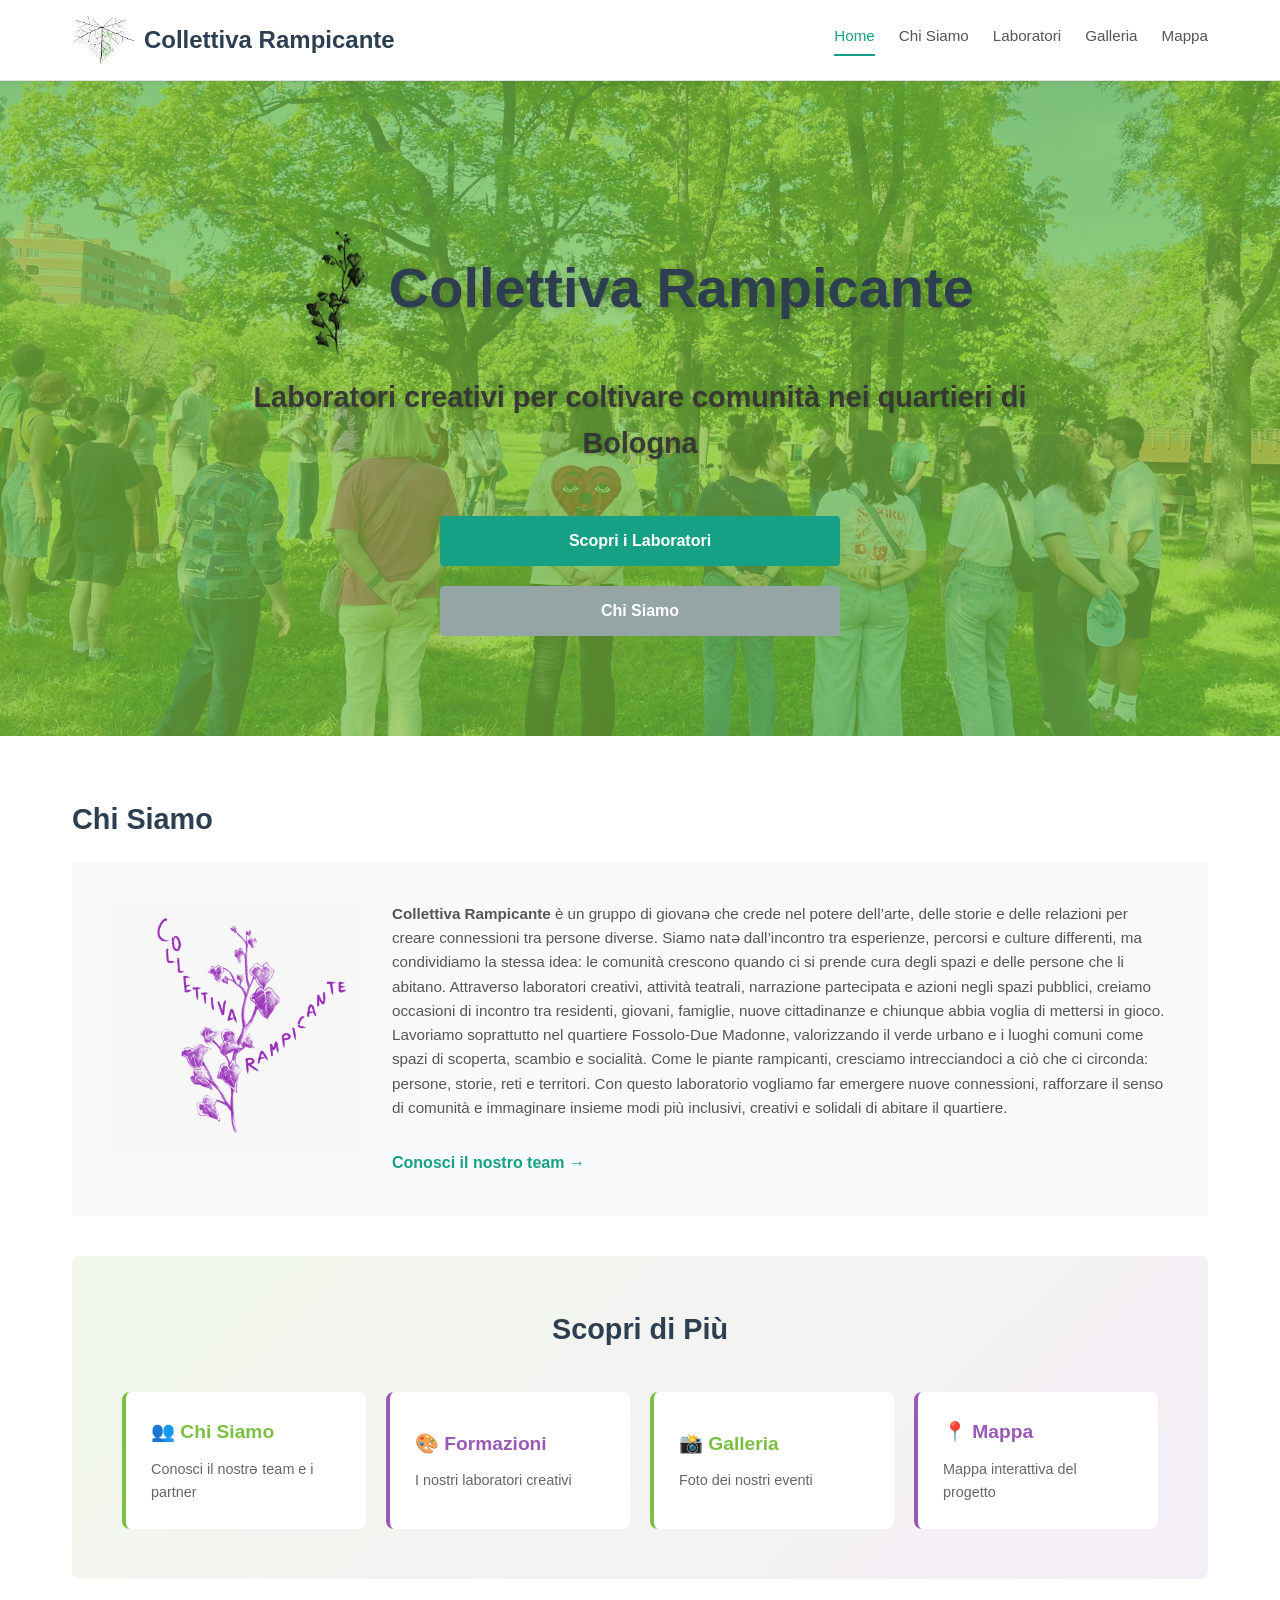
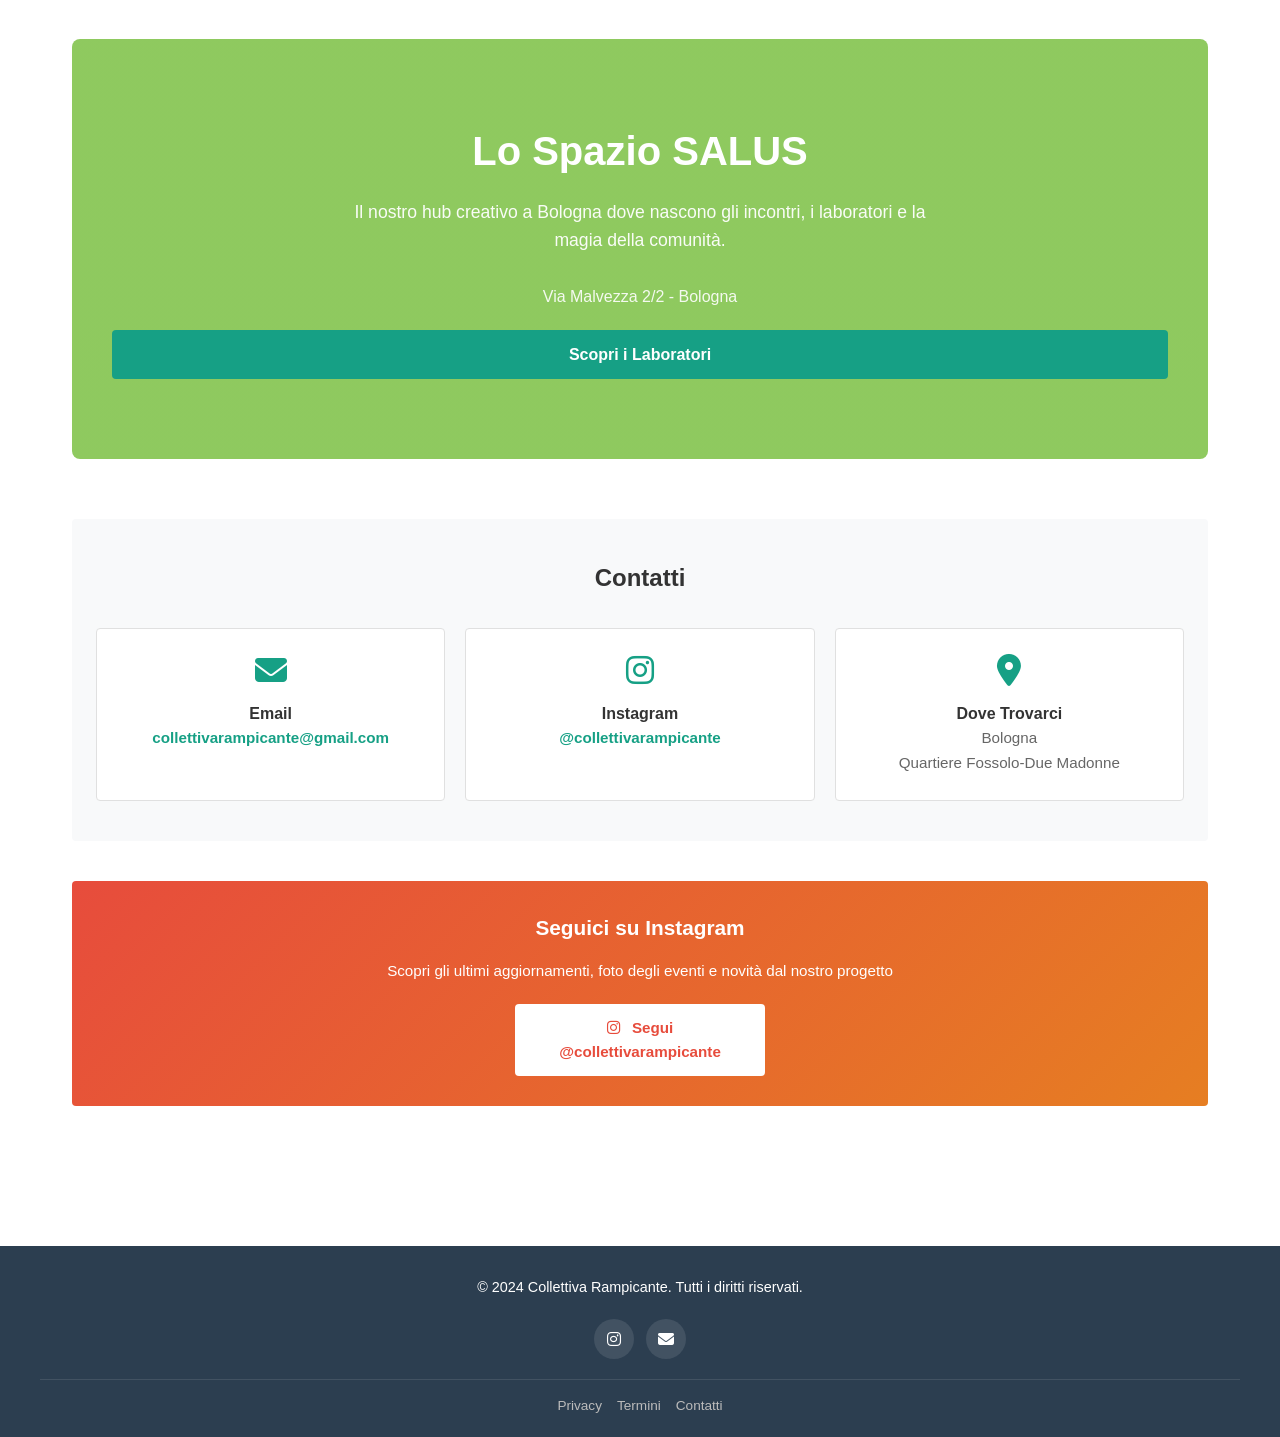
==== commit 57faa729: "Modifica foto principale" ====
--- a/index.html
+++ b/index.html
@@ -30,10 +30,10 @@
     </nav>
 
     <!-- Hero Section -->
-    <section class="hero" style="background: linear-gradient(rgba(123, 192, 67, 0.7), rgba(123, 192, 67, 0.7)), url('images/galleria/LAB1/IMG_2103.jpg') center/cover no-repeat; padding: 150px 2rem 100px; margin: 0; width: 100vw; position: relative; left: 50%; right: 50%; margin-left: -50vw; margin-right: -50vw; text-align: center;">
-        <h1 style="font-size: 3.5rem; margin-bottom: 20px; text-shadow: 2px 2px 8px rgba(0,0,0,0.2);"><img src="images/home/pianta-trasparente.png" alt="" class="hero-plant"> Collettiva Rampicante</h1>
-        <p style="font-size: 1.8rem; font-weight: bold; margin-bottom: 50px; opacity: 0.95; text-shadow: 1px 1px 4px rgba(0,0,0,0.2); line-height: 1.6;">Laboratori creativi per coltivare comunità nei quartieri di Bologna</p>
-        <div class="hero-buttons" style="display: flex; gap: 20px; justify-content: center; flex-direction: column; align-items: center; max-width: 400px; margin: 0 auto;">
+    <section class="hero" style="background: linear-gradient(rgba(123, 192, 67, 0.7), rgba(123, 192, 67, 0.7)), url('images/galleria/LAB1/IMG_2103.jpg') center/cover no-repeat; padding: 150px 1rem 100px; margin: 0; width: 100%; flex-direction: column; text-align: center;">
+        <h1 style="font-size: clamp(1.2rem, 5vw, 3.5rem); white-space: nowrap; margin-bottom: 20px; text-shadow: 2px 2px 8px rgba(0,0,0,0.2);"><img src="images/home/pianta-trasparente.png" alt="" class="hero-plant"> Collettiva Rampicante</h1>
+        <p style="font-size: clamp(1.1rem, 3vw, 1.8rem); font-weight: bold; max-width: 800px; margin: 0 auto 50px; opacity: 0.95; text-shadow: 1px 1px 4px rgba(0,0,0,0.2); line-height: 1.6;">Laboratori creativi per coltivare comunità nei quartieri di Bologna</p>
+        <div class="hero-buttons" style="display: flex; gap: 20px; justify-content: center; flex-direction: column; align-items: center; max-width: 400px; width: 100%; margin: 0 auto;">
             <a href="pages/laboratori.html" class="btn btn-primary" style="width: 100%;">Scopri i Laboratori</a>
             <a href="pages/chi-siamo.html" class="btn btn-secondary" style="width: 100%;">Chi Siamo</a>
         </div>
@@ -199,4 +199,4 @@
         });
     </script>
 </body>
-</html>
+</html>
--- a/css/style.css
+++ b/css/style.css
@@ -548,6 +548,12 @@
     height: 100%;
     object-fit: cover;
     transition: transform 0.3s ease;
+}
+
+.gallery-item video {
+    width: 100%;
+    height: 100%;
+    object-fit: cover;
 }
 
 .gallery-item:hover img {
